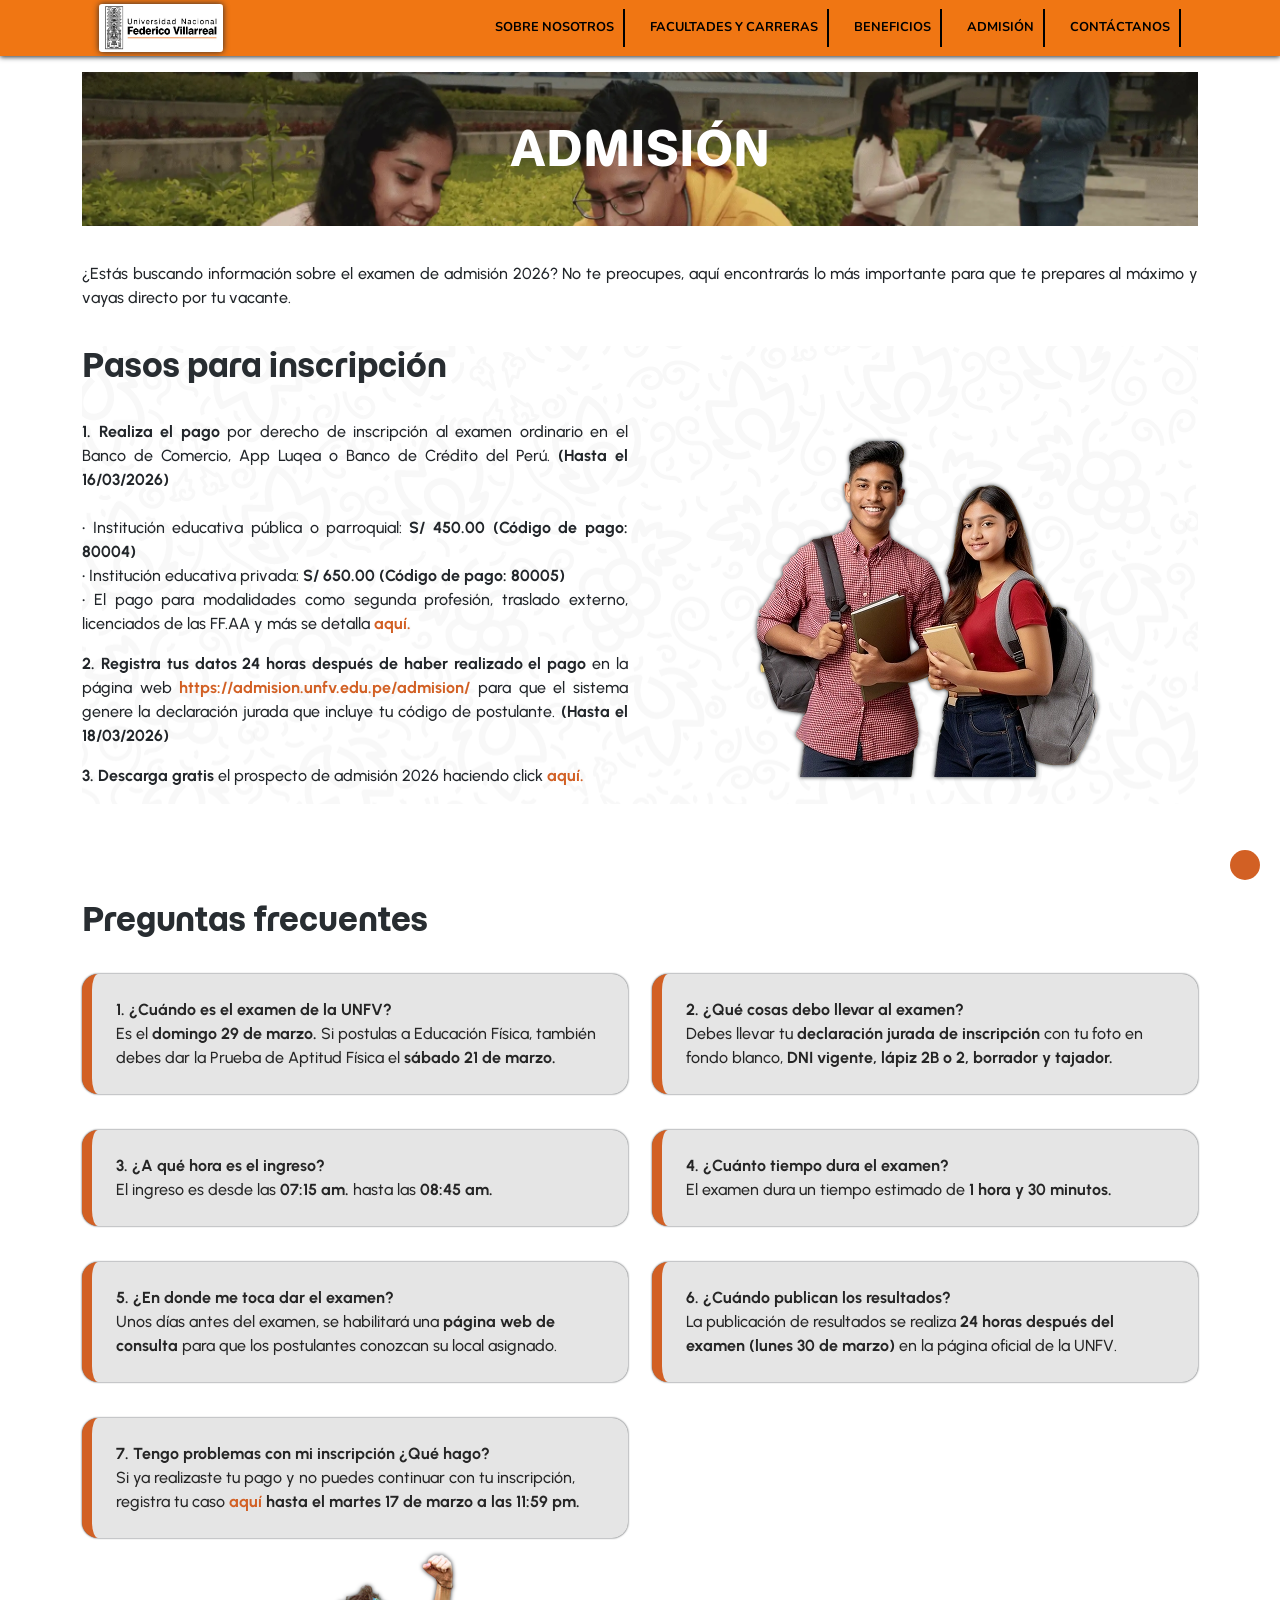
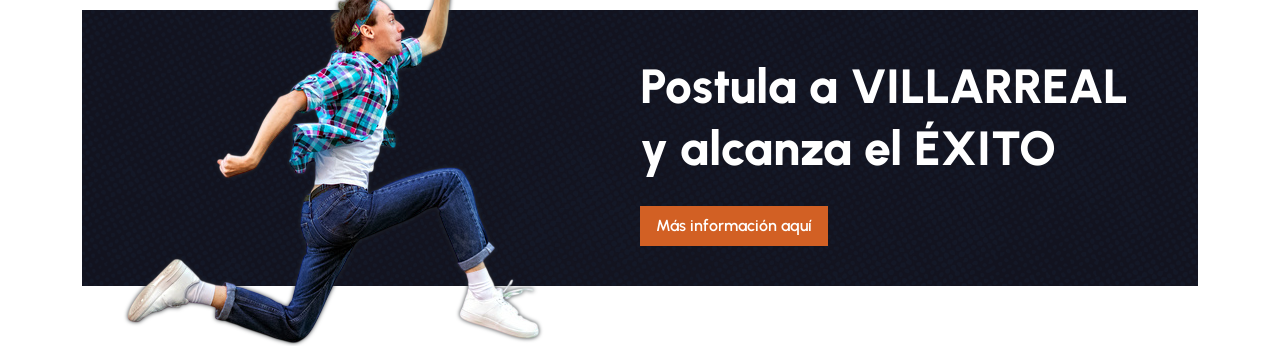
==== admision.html @ 0bca8fed "Se modificó el href de facultadesycarreras a facultades_y_carreras en el menú de cada html" ====
<!DOCTYPE html>
<html lang="es">

<head>
    <meta charset="UTF-8">
    <meta name="viewport" content="width=device-width, initial-scale=1.0">
    <title>Admisión</title>

    <!-- FRAMEWORK BOOTSTRAP -->
    <link href="https://cdn.jsdelivr.net/npm/bootstrap@5.0.2/dist/css/bootstrap.min.css" rel="stylesheet"
        integrity="sha384-EVSTQN3/azprG1Anm3QDgpJLIm9Nao0Yz1ztcQTwFspd3yD65VohhpuuCOmLASjC" crossorigin="anonymous">

    <!-- LIBRERÍA DE FUENTES -->
    <link
        href="https://fonts.googleapis.com/css2?family=Nunito:ital,wght@0,200..1000;1,200..1000&family=Urbanist:ital,wght@0,100..900;1,100..900&family=Momo+Trust+Display&display=swap"
        rel="stylesheet">

    <!-- LIBRERÍA DE ÍCONOS FONTAWESOME -->
    <script src="https://kit.fontawesome.com/812c8ee19a.js" crossorigin="anonymous"></script>

    <!-- FAVICON: ÍCONO PARA LA PESTAÑA DEL NAVEGADOR -->
    <link rel="shortcut icon" href="img/favicon.ico" type="image/x-icon">

    <!-- HOJA DE ESTILOS CSS -->
    <link rel="stylesheet" href="css/styles.css">

    <!-- LIBRERÍA DE JQUERY -->
    <script src="js/jquery.js"></script>
</head>

<body>
    <header id="header">
        <nav class="menu">
            <div class="logo">
                <a href="index.html">
                    <img src="img/logo_unfv.jpeg" alt="" class="img-fluid img-logo">
                </a>
                <a href="#" class="btn-menu" id="btn-menu">
                    <i class="fa-solid fa-bars icono-menu"></i>
                </a>
            </div>
            <div class="enlaces" id="enlaces">
                <a href="index.html">SOBRE NOSOTROS</a>
                <a href="facultades_y_carreras.html">FACULTADES Y CARRERAS</a>
                <a href="beneficios.html">BENEFICIOS</a>
                <a href="admision.html">ADMISIÓN</a>
                <a href="contacto.html">CONTÁCTANOS</a>
            </div>
        </nav>
    </header>

    <article class="container">
        <section class="admision-intro">
            <h1>Admisión</h1>
            <p>
                ¿Estás buscando información sobre el examen de admisión 2026? No te preocupes,
                aquí encontrarás lo más importante para que te prepares al máximo y vayas
                directo por tu vacante.
            </p>
        </section>

        <section class="inscripcion">
            <h2>Pasos para inscripción</h2>

            <div class="row">
                <div class="col-12 col-sm-6">
                    <div class="inscripcion-paso">
                        <p>
                            <b>1. Realiza el pago</b> por derecho de inscripción al examen ordinario en el Banco de
                            Comercio, App Luqea o Banco de Crédito del Perú. <b>(Hasta el 16/03/2026)</b>
                            <br><br>

                            • Institución educativa pública o parroquial: <b>S/ 450.00 (Código de pago: 80004)</b>
                            <br>
                            • Institución educativa privada: <b>S/ 650.00 (Código de pago: 80005)</b>
                            <br>
                            • El pago para modalidades como segunda profesión, traslado externo, licenciados de las
                            FF.AA y más se detalla
                            <a href="https://www.unfv.edu.pe/oca/images/pregrado/2026/TarifarioAdmision2026.pdf"
                                target="_blank">aquí.</a>
                        </p>
                    </div>
                    <div class="inscripcion-paso">
                        <p>
                            <b>2. Registra tus datos 24 horas después de haber realizado el pago</b>
                            en la página web <a href="https://admision.unfv.edu.pe/admision/"
                            target="_blank">https://admision.unfv.edu.pe/admision/</a> para que el
                            sistema genere la declaración jurada que incluye tu código de postulante.
                            <b>(Hasta el 18/03/2026)</b>
                        </p>
                    </div>
                    <div class="inscripcion-paso">
                        <p>
                            <b>3. Descarga gratis</b> el prospecto de admisión 2026 haciendo click <a
                                href="https://www.unfv.edu.pe/oca/images/pregrado/2026/ProspectoAdmision2026a.pdf"
                                target="_blank">aquí.</a>
                        </p>
                    </div>
                </div>

                <div class="col-12 col-sm-6 col-md-6">
                    <div class="inscripcion-img">
                        <img src="img/adm-estudiantes.jpg" alt="" class="img-fluid">
                    </div>
                </div>
            </div>
        </section>

        <section class="admision-banner">
            <img src="img/banner-ad-2.png" alt="" class="img-fluid">
        </section>

        <section class="preguntas">
            <h2>Preguntas frecuentes</h2>

            <div class="row">
                <div class="col-12 col-sm-6">
                    <div class="pregunta">
                        <p>
                            <strong>1. ¿Cuándo es el examen de la UNFV?</strong> <br>
                            Es el <b>domingo 29 de marzo.</b> Si postulas a Educación
                            Física, también debes dar la Prueba de Aptitud Física el
                            <b>sábado 21 de marzo.</b>
                        </p>
                    </div>
                </div>
                <div class="col-12 col-sm-6">
                    <div class="pregunta">
                        <p>
                            <strong>2. ¿Qué cosas debo llevar al examen?</strong> <br>
                            Debes llevar tu <b>declaración jurada de inscripción</b> con
                            tu foto en fondo blanco, <b>DNI vigente, lápiz 2B o 2,
                            borrador y tajador.</b>
                        </p>
                    </div>
                </div>
                <div class="col-12 col-sm-6">
                    <div class="pregunta">
                        <p>
                            <strong>3. ¿A qué hora es el ingreso?</strong> <br>
                            El ingreso es desde las <b>07:15 am.</b> hasta las
                            <b>08:45 am.</b>
                        </p>
                    </div>
                </div>
                <div class="col-12 col-sm-6">
                    <div class="pregunta">
                        <p>
                            <strong>4. ¿Cuánto tiempo dura el examen?</strong> <br>
                            El examen dura un tiempo estimado de <b>1 hora y 30
                            minutos.</b>
                        </p>
                    </div>
                </div>
                <div class="col-12 col-sm-6">
                    <div class="pregunta">
                        <p>
                            <strong>5. ¿En donde me toca dar el examen?</strong> <br>
                            Unos días antes del examen, se habilitará una <b>página web
                            de consulta</b> para que los postulantes conozcan su local
                            asignado.
                        </p>
                    </div>
                </div>
                <div class="col-12 col-sm-6">
                    <div class="pregunta">
                        <p>
                            <strong>6. ¿Cuándo publican los resultados?</strong> <br>
                            La publicación de resultados se realiza <b>24 horas después
                            del examen (lunes 30 de marzo)</b> en la página oficial
                            de la UNFV.
                        </p>
                    </div>
                </div>
                <div class="col-12 col-sm-6">
                    <div class="pregunta">
                        <p>
                            <strong>7. Tengo problemas con mi inscripción ¿Qué hago?</strong> <br>
                            Si ya realizaste tu pago y no puedes continuar con tu inscripción,
                            registra tu caso <a href=" https://forms.gle/TTMutrk4PWmMj5sw8">aquí</a>
                            <b>hasta el martes 17 de marzo a las 11:59 pm.</b>
                        </p>
                    </div>
                </div>
            </div>
        </section>

        <section class="publicidad">
            <div class="publicidad-img">
                <img src="img/chico.png" alt="" class="img-fluid">
            </div>
            <div class="publicidad-contenido">
                <p>Postula a VILLARREAL</p>
                <p>y alcanza el ÉXITO</p>
                <a href="https://www.unfv.edu.pe/oca/" target="_blank">
                    <i class="fa-solid fa-arrow-pointer"></i> Más información aquí
                </a>
            </div>
        </section>
    </article>

    <a href="#">
        <i class="fa-solid fa-chevron-up ir-arriba"></i>
    </a>

    <script src="js/headroom.min.js"></script>
    <script src="js/menu-flex.js"></script>
</body>

</html>
---- css/styles.css ----
/* SELECTOR PADRE */
:root {
  --colorPrimario: #ec111a;
  --colorSecundario: #082ba5;
  --colorTerciario: #007bdf;
  --colorSombras: #282d31;
  --colorTitulos: #282d31;
  --colorParrafos: #53575a;
  --colorBordes: #dfe0e0;
  --colorWhatsapp: #25d366;
  --colorunfv: #f07613;
  --colorNegro: #000000;
  --colorNaranja: #d26024;
  --colorAzul: #131420;
  --colorBlanco: #ffffff;
  --colorTextos: #252525;
  --colorGris: #e5e5e5;
}

/* SELECTOR UNIVERSAL */
* {
  margin: 0;
  padding: 0;
  box-sizing: border-box;
}

/* INICIO DE MENU */
header {
  background: var(--colorunfv);
  position: fixed;
  top: 0;
  width: 100%;
  z-index: 1000;
  box-shadow: 0px 1px 5px var(--colorSombras);
  padding: 0.25em;
}

.menu {
  width: 85%;
  margin: auto;
  display: flex;
  flex-direction: row;
  justify-content: space-between;
  align-items: center;
  font-family: "Nunito";
}

.img-logo {
  height: 3em;
  border-radius: 0.2em;
  box-shadow: 0px 0px 6px var(--colorSombras);
}

.btn-menu {
  display: none;
}

.enlaces {
  display: flex;
  gap: 1em;
}

.enlaces a {
  color: var(--colorNegro);
  text-decoration: none;
  font-size: 0.8em;
  padding: 0.7em;
  font-weight: 700;
  display: inline-block;
  transition: all 0.3s ease;
  border-right: 2px solid var(--colorNegro);
}

.enlaces a:hover {
  color: #dfc638;
  transform: translateY(-3px);
}

/* INICIO DE RWD , RESPONSIVE WEB DESIGN */
@media screen and (max-width: 1023px) {
  .menu {
    flex-direction: column;
  }

  .btn-menu {
    display: block;
  }

  .icono-menu {
    color: var(--colorPrimario);
    font-size: 2em;
  }

  .logo {
    display: flex;
    flex-direction: row;
    justify-content: space-between;
    width: 100%;
    margin-top: 0.4em;
  }

  .enlaces {
    display: flex;
    flex-direction: column;
    text-align: center;
    gap: 0.8em;
    margin-top: 0.5em;
  }
}
/* FIN DE RWD, RESPONSIVE WEB DESIGN */
/* FIN DE MENU */

/* INICIO SOBRE NOSOTROS */
.banner-animado-unfv {
  padding: 1em;
  background-image: url(../img/slider_unfv_anime.png);
  background-size: cover;
  background-position: center -90px; /* recorta la parte de arriba */
  height: 235px;
  margin-top: 72px;
  margin-bottom: 16px;
}

.sobre_nosotros {
  background-image: url(../img/fondo.png);
  margin-bottom: 36px;
}

.presentacion h2,
.mision_vision h2,
.objetivos h2 {
  font-family: "Momo Trust Display";
  font-size: 2em;
  color: var(--colorTitulos);
  margin-bottom: 36px;
}

.presentacion h2,
.objetivos h2 {
  text-align: center;
}

.presentacion p,
.mision_vision p,
.objetivos p {
  font-family: "Urbanist";
  font-weight: 500;
  text-align: justify;
  margin-bottom: 36px;
}

.mision_vision h2 {
  padding-top: 0.7em;
}

.sobre_nosotros hr,
.objetivos hr {
  width: 50em;
  height: 2px;
  background-color: var(--colorunfv);
  margin: 25px auto;
}

.img-villa {
  height: 300px;
  object-fit: cover;
  display: block;
  margin: 0 auto;
  border-radius: 2px;
  box-shadow: 5px 5px 0px 0px #f79f70;
  transition:
    transform 0.3s ease,
    box-shadow 0.3s ease;
}

.img-villa:hover {
  transform: scale(1.05);
  box-shadow: 0 1px 10px rgba(0, 0, 0, 0.3);
}

.mision_vision {
  margin-top: 20px;
  padding: 0px 150px;
}

/* TABLET */
@media (max-width: 1023px) {
  .mision_vision {
    padding: 60px;
  }
}

/* CELULAR */
@media (max-width: 767px) {
  .mision_vision {
    padding: 30px 20px;
  }
}

.mision_vision img {
  width: 250px;
  height: 250px;
  object-fit: cover; /* evita que se deforme */
  display: block; /* necesario para centrar */
  margin: 0.5em auto; /* centra horizontalmente */
  border-radius: 50%;
  border: 5px dashed var(--colorNaranja);
  padding: 5px;
  transition: all ease-in-out 0.5s;
}

.mision_vision img:hover {
  transform: rotate(15deg);
}

.objetivos-grid {
  display: grid;
  grid-template-columns: repeat(auto-fill, minmax(200px, 1fr));
  gap: 2em;
  padding: 1em;
  background-color: #f79f70;
  box-shadow: 0 1px 10px rgba(0, 0, 0, 0.3);

  counter-reset: objetivo;
}

.objetivo {
  border-radius: 1em;
  background-color: var(--colorBlanco);
  box-shadow: 0 0 2px var(--colorSombras);
  display: flex;
  justify-content: center;
  align-items: center;
  text-align: center;
  min-height: 200px;

  position: relative;
  counter-increment: objetivo;
}

.objetivos p {
  padding: 1em;
  text-align: center;
}

/* circulito con número */
.objetivo::before {
  content: counter(objetivo);
  position: absolute;
  top: -15px;
  left: 50%;
  transform: translateX(-50%);

  width: 35px;
  height: 35px;
  border-radius: 50%;
  border: 2px solid var(--colorunfv);
  background-color: #fff;
  color: var(--colorunfv);
  font-weight: bold;
  display: flex;
  align-items: center;
  justify-content: center;
}

.banner-inicio {
  padding: 1em;
  background-image: url(../img/fondo_pag_1.jpg);
  background-size: cover;
  height: 400px;
  margin-top: 20px;
}

/* FIN SOBRE NOSOTROS */

/* INICIO DE PÁGINA DE BENEFICIOS */
.beneficios-intro h1 {
  padding: 1em;
  background-image: url(../img/banner-bn-1.jpg);
  background-size: cover;
  font-family: "Momo Trust Display";
  font-size: 3em;
  text-align: center;
  color: var(--colorBlanco);
  text-transform: uppercase;
  margin-top: 72px;
  margin-bottom: 36px;
}
.beneficios-intro p {
  font-family: "Urbanist";
  font-weight: 500;
  text-align: justify;
  margin-bottom: 36px;
}

.beneficios {
  background-image: url(../img/fondo.png);
  margin-bottom: 36px;
}
.beneficios h2,
.egresados h2,
.videos h2 {
  font-family: "Momo Trust Display";
  font-size: 2em;
  color: var(--colorTitulos);
  margin-bottom: 36px;
}
.beneficio img {
  border-radius: 50%;
  border: 5px dashed var(--colorNaranja);
  padding: 10px;
  transition: all ease-in-out 0.5s;
  margin-top: 36px;
}
.beneficio img:hover {
  transform: rotate(15deg);
}
.beneficio h3 {
  font-family: "Urbanist";
  font-size: 1.5em;
  font-weight: 700;
  color: var(--colorTitulos);
  text-align: center;
  text-transform: uppercase;
  margin-top: 36px;
}

.estadisticas {
  padding: 2em;
  background-image: url(../img/patron.png);
  background-size: cover;
  text-align: center;
  margin-bottom: 36px;
}
.estadisticas .icono {
  font-size: 4em;
  padding: 0.5em;
  color: var(--colorNaranja);
}
.estadisticas h3 {
  font-family: "Urbanist";
  font-size: 1.5em;
  letter-spacing: 0.5px;
  color: var(--colorBlanco);
}

.egresados {
  background-image: url(../img/fondo.png);
  margin-bottom: 36px;
}
.egresados-grid {
  display: grid;
  grid-template-columns: repeat(auto-fill, minmax(320px, 1fr));
  gap: 2em;
}
.egresado {
  border-radius: 1em;
  background-color: var(--colorBlanco);
  box-shadow: 0 0 2px var(--colorSombras);
}
.egresado img {
  border-radius: 1em 1em 0 0;
  border-left: 10px solid var(--colorNaranja);
}
.egresado-contenido {
  padding: 1em;
}
.egresado-contenido .texto {
  font-family: "Urbanist";
  font-weight: 500;
  text-align: justify;
}
.egresado-contenido .autor {
  font-family: "Urbanist";
  font-weight: 700;
  text-align: left;
  margin-bottom: 0;
}
.egresado-contenido .carrera {
  font-family: "Urbanist";
  font-weight: 500;
  text-align: left;
  margin-bottom: 0;
}

.videos {
  background-color: var(--colorGris);
  margin-bottom: 36px;
}
.video iframe {
  width: 100%;
  height: 350px;
}
/* FIN DE PÁGINA DE BENEFICIOS */

/* INICIO DE PÁGINA DE ADMISIÓN */
.admision-intro h1 {
  background-image: url(../img/banner-ad-1.jpg);
  background-size: cover;
  padding: 1em;
  font-family: "Momo Trust Display";
  font-size: 3em;
  text-align: center;
  color: var(--colorBlanco);
  text-transform: uppercase;
  margin-top: 72px;
  margin-bottom: 36px;
}
.admision-intro p {
  font-family: "Urbanist";
  font-weight: 500;
  text-align: justify;
  margin-bottom: 36px;
}

.inscripcion {
  background-image: url(../img/fondo.png);
  margin-bottom: 36px;
}
.inscripcion h2,
.preguntas h2 {
  font-family: "Momo Trust Display";
  font-size: 2em;
  color: var(--colorTitulos);
  margin-bottom: 36px;
}
.inscripcion-paso p {
  font-family: "Urbanist";
  font-weight: 500;
  text-align: justify;
}
.inscripcion-paso a,
.pregunta a {
  font-weight: 700;
  text-decoration: none;
  color: var(--colorNaranja);
}
.inscripcion-img {
  text-align: center;
  filter: drop-shadow(0 0 2px var(--colorSombras));
}

.admision-banner {
  margin-bottom: 36px;
}

.preguntas {
  margin-bottom: 36px;
}
.pregunta {
  padding: 1.5em;
  border-radius: 1em;
  background-color: var(--colorGris);
  box-shadow: 0 0 2px var(--colorSombras);
  border-left: 10px solid var(--colorNaranja);
  margin-bottom: 36px;
}
.pregunta p {
  font-family: "Urbanist";
  font-weight: 500;
  margin-bottom: 0;
  color: var(--colorTextos);
}

.publicidad {
  display: grid;
  grid-template-columns: repeat(auto-fill, minmax(500px, 1fr));
  background-image: url(../img/patron.png);
  background-size: cover;
  padding: 2.5em;
  position: relative;
  margin-bottom: 36px;
}
.publicidad-img img {
  position: absolute;
  bottom: -60px;
  filter: drop-shadow(0 0 2px var(--colorSombras));
}
.publicidad-contenido p {
  color: #fff;
  font-family: "Urbanist";
  font-weight: 800;
  font-size: 3em;
  margin-bottom: -10px;
}
.publicidad-contenido a {
  display: inline-block;
  background-color: var(--colorNaranja);
  padding: 0.5em 1em;
  color: #fff;
  font-family: "Urbanist";
  font-weight: 600;
  text-decoration: none;
  margin-top: 2em;
}
@media screen and (max-width: 1024px) {
  .publicidad {
    grid-template-columns: 1fr;
  }
  .publicidad-img img {
    display: none;
  }
}
/* FIN DE PÁGINA DE ADMISIÓN */

/* INICIO DE FORMULARIO DE CONTACTO */
.contacto-intro h1 {
  background-image: url(../img/banner-carreras.jpg);
  background-size: cover;
  padding: 1em;
  font-family: "Momo Trust Display";
  font-size: 3em;
  text-align: center;
  color: var(--colorBlanco);
  text-transform: uppercase;
  margin-top: 72px;
  margin-bottom: 36px;
}
.contacto-intro p {
  font-family: "Urbanist";
  font-weight: 500;
  text-align: justify;
  margin-bottom: 36px;
}

.contacto-form-contenedor {
  background-image: url(../img/fondo.png);
  margin-bottom: 36px;
  padding: 2em;
}
.contacto-form {
  box-shadow: 0 0px 4px var(--colorSombras);
  border-radius: 0.5em;
  background-color: var(--colorBlanco);
  padding: 2em;
  max-width: 400px;
  font-size: 0.9em;
  margin: auto;
}
.contacto-lista select,
.contacto-caja input,
.contacto-caja textarea {
  border: 1px solid var(--colorBordes);
  border-radius: 0.5em;
  padding: 0.6em 0.8em;
  margin: 0.5em 0;
  outline: none;
  width: 100%;
  font-family: "Urbanist";
  color: var(--colorTextos);
  font-weight: 500;
}
.contacto-lista option,
.contacto-caja input::placeholder,
.contacto-caja textarea::placeholder {
  color: var(--colorTextos);
  font-weight: 500;
}
.contacto-caja textarea {
  min-height: 150px;
  max-height: 200px;
}
.contacto-btn-envio input {
  width: 100%;
  background-color: var(--colorNaranja);
  color: #fff;
  font-family: "Urbanist";
  border: none;
  border-radius: 0.5em;
  font-weight: 600;
  padding: 0.7em 0;
  transition: background-color 1s ease-in-out;
}
.contacto-btn-envio input:hover {
  background-color: var(--colorAzul);
}

.contacto-mapa {
  margin-bottom: 36px;
}
.contacto-mapa iframe {
  width: 100%;
  height: 300px;
}
/* FIN DE FORMULARIO DE CONTACTO */

/* INICIO DE BOTÓN DE IR ARRIBA */
.ir-arriba {
  position: fixed;
  font-size: 20px;
  padding: 15px;
  background-color: var(--colorNaranja);
  color: var(--colorBlanco);
  border-radius: 50%;
  right: 20px;
  bottom: 20px;
  z-index: 100;
}
.ir-arriba:hover {
  background-color: var(--colorAzul);
}
/* FIN DE BOTÓN DE IR ARRIBA */
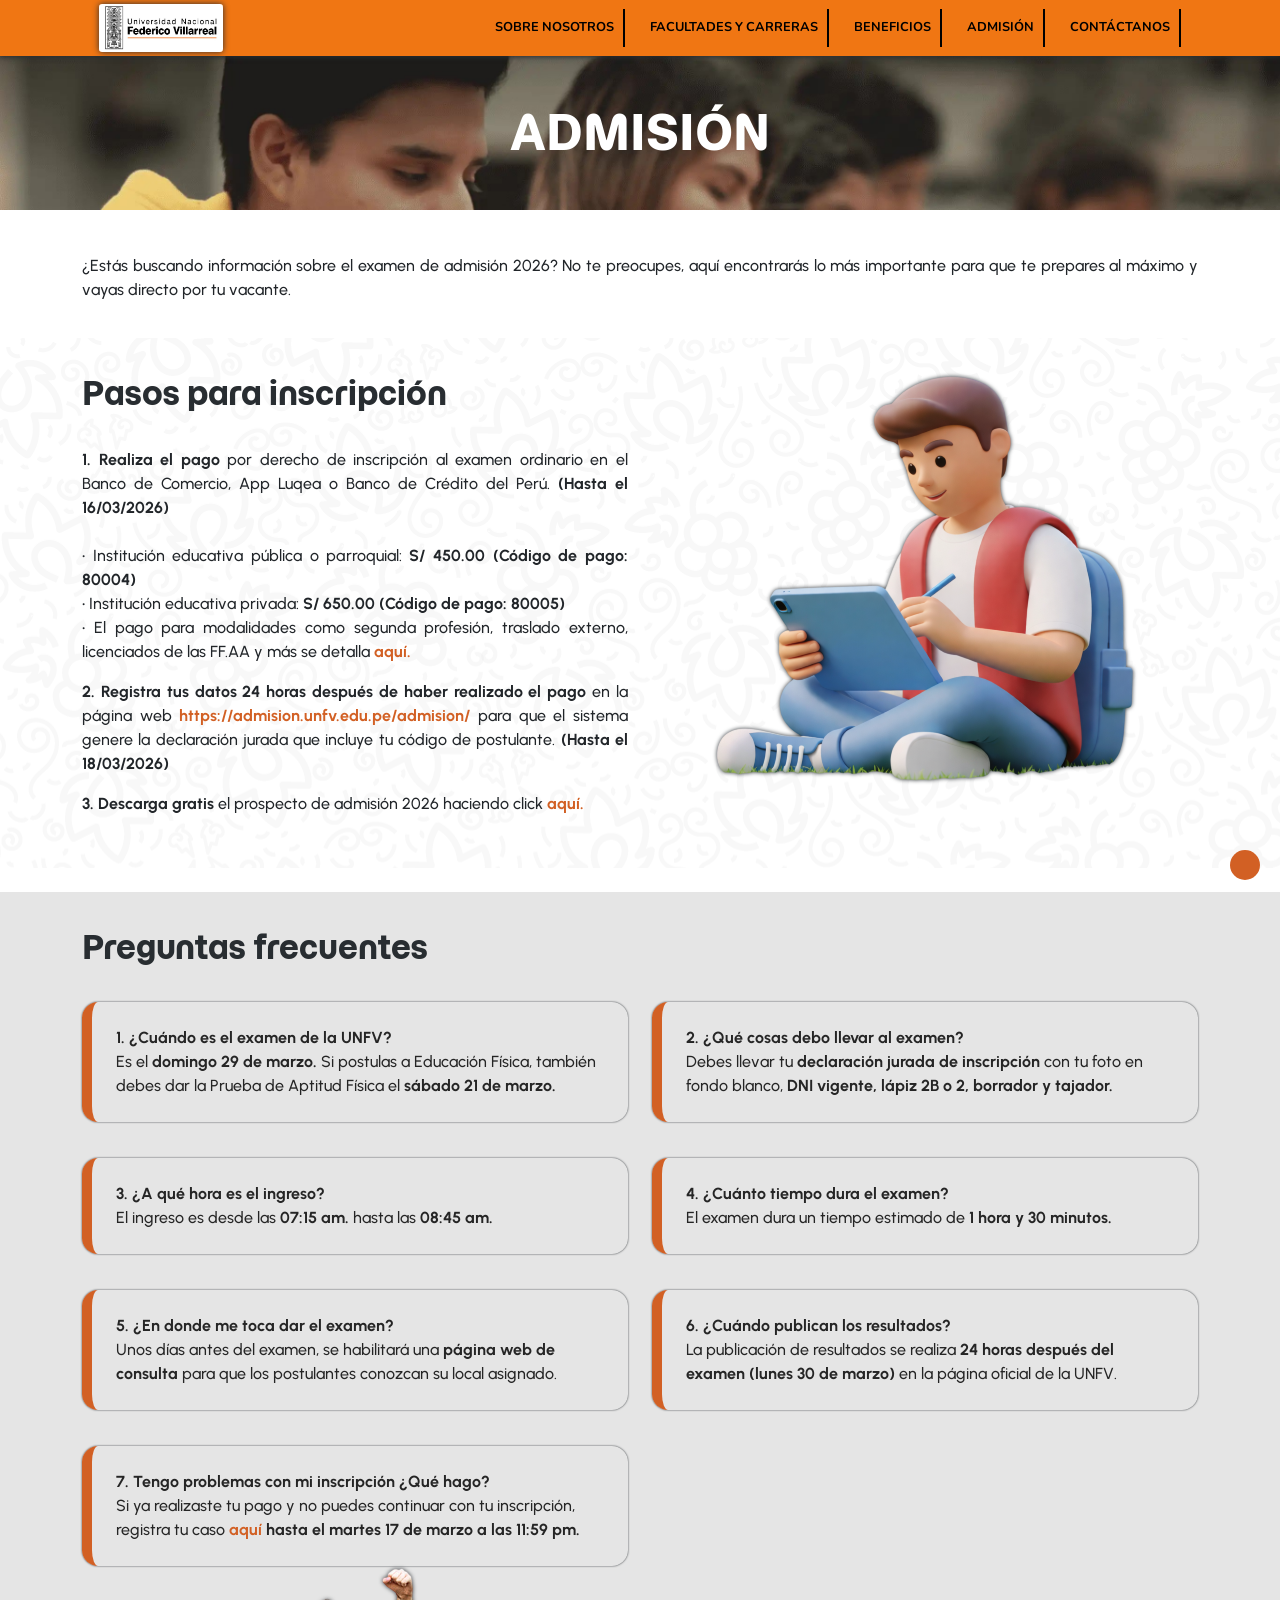
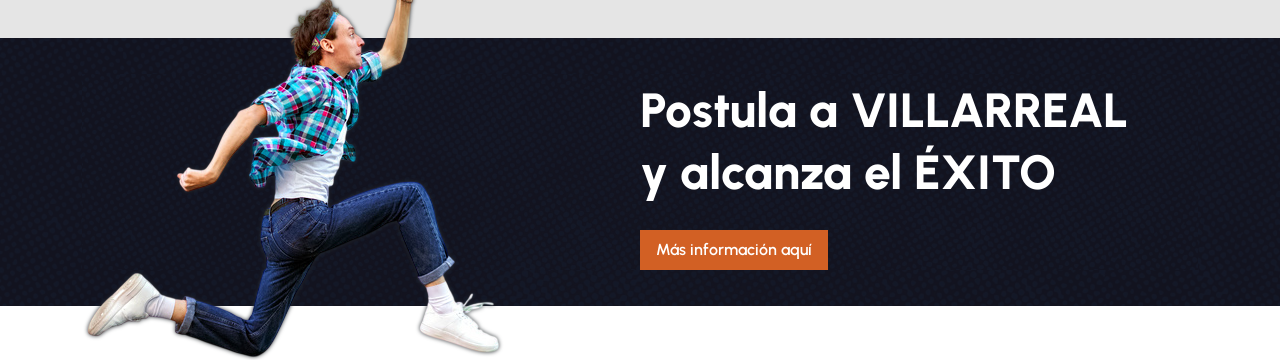
==== commit 5651a017: "Se colocó el contenido de las secciones de las páginas beneficios.html, admision.html y contacto.htm" ====
--- a/admision.html
+++ b/admision.html
@@ -49,22 +49,26 @@
         </nav>
     </header>
 
-    <article class="container">
-        <section class="admision-intro">
-            <h1>Admisión</h1>
+    <section class="adm-banner-1">
+        <h1>Admisión</h1>
+    </section>
+
+    <section class="adm-intro">
+        <div class="container">
             <p>
                 ¿Estás buscando información sobre el examen de admisión 2026? No te preocupes,
                 aquí encontrarás lo más importante para que te prepares al máximo y vayas
                 directo por tu vacante.
             </p>
-        </section>
-
-        <section class="inscripcion">
-            <h2>Pasos para inscripción</h2>
-
+        </div>
+    </section>
+
+    <section class="adm-inscripcion">
+        <div class="container">
             <div class="row">
                 <div class="col-12 col-sm-6">
-                    <div class="inscripcion-paso">
+                    <h2>Pasos para inscripción</h2>
+                    <div class="adm-inscripcion-paso">
                         <p>
                             <b>1. Realiza el pago</b> por derecho de inscripción al examen ordinario en el Banco de
                             Comercio, App Luqea o Banco de Crédito del Perú. <b>(Hasta el 16/03/2026)</b>
@@ -80,16 +84,16 @@
                                 target="_blank">aquí.</a>
                         </p>
                     </div>
-                    <div class="inscripcion-paso">
+                    <div class="adm-inscripcion-paso">
                         <p>
                             <b>2. Registra tus datos 24 horas después de haber realizado el pago</b>
                             en la página web <a href="https://admision.unfv.edu.pe/admision/"
-                            target="_blank">https://admision.unfv.edu.pe/admision/</a> para que el
+                                target="_blank">https://admision.unfv.edu.pe/admision/</a> para que el
                             sistema genere la declaración jurada que incluye tu código de postulante.
                             <b>(Hasta el 18/03/2026)</b>
                         </p>
                     </div>
-                    <div class="inscripcion-paso">
+                    <div class="adm-inscripcion-paso">
                         <p>
                             <b>3. Descarga gratis</b> el prospecto de admisión 2026 haciendo click <a
                                 href="https://www.unfv.edu.pe/oca/images/pregrado/2026/ProspectoAdmision2026a.pdf"
@@ -99,23 +103,25 @@
                 </div>
 
                 <div class="col-12 col-sm-6 col-md-6">
-                    <div class="inscripcion-img">
-                        <img src="img/adm-estudiantes.jpg" alt="" class="img-fluid">
-                    </div>
-                </div>
-            </div>
-        </section>
-
-        <section class="admision-banner">
-            <img src="img/banner-ad-2.png" alt="" class="img-fluid">
-        </section>
-
-        <section class="preguntas">
+                    <div class="adm-inscripcion-img">
+                        <img src="img/adm-img-1.png" alt="" class="img-fluid">
+                    </div>
+                </div>
+            </div>
+        </div>
+    </section>
+
+    <section class="adm-banner-2">
+        <img src="img/adm-banner-2.png" alt="" class="img-fluid">
+    </section>
+
+    <section class="adm-preguntas">
+        <div class="container">
             <h2>Preguntas frecuentes</h2>
 
             <div class="row">
                 <div class="col-12 col-sm-6">
-                    <div class="pregunta">
+                    <div class="adm-pregunta">
                         <p>
                             <strong>1. ¿Cuándo es el examen de la UNFV?</strong> <br>
                             Es el <b>domingo 29 de marzo.</b> Si postulas a Educación
@@ -125,17 +131,17 @@
                     </div>
                 </div>
                 <div class="col-12 col-sm-6">
-                    <div class="pregunta">
+                    <div class="adm-pregunta">
                         <p>
                             <strong>2. ¿Qué cosas debo llevar al examen?</strong> <br>
                             Debes llevar tu <b>declaración jurada de inscripción</b> con
                             tu foto en fondo blanco, <b>DNI vigente, lápiz 2B o 2,
-                            borrador y tajador.</b>
-                        </p>
-                    </div>
-                </div>
-                <div class="col-12 col-sm-6">
-                    <div class="pregunta">
+                                borrador y tajador.</b>
+                        </p>
+                    </div>
+                </div>
+                <div class="col-12 col-sm-6">
+                    <div class="adm-pregunta">
                         <p>
                             <strong>3. ¿A qué hora es el ingreso?</strong> <br>
                             El ingreso es desde las <b>07:15 am.</b> hasta las
@@ -144,36 +150,36 @@
                     </div>
                 </div>
                 <div class="col-12 col-sm-6">
-                    <div class="pregunta">
+                    <div class="adm-pregunta">
                         <p>
                             <strong>4. ¿Cuánto tiempo dura el examen?</strong> <br>
                             El examen dura un tiempo estimado de <b>1 hora y 30
-                            minutos.</b>
-                        </p>
-                    </div>
-                </div>
-                <div class="col-12 col-sm-6">
-                    <div class="pregunta">
+                                minutos.</b>
+                        </p>
+                    </div>
+                </div>
+                <div class="col-12 col-sm-6">
+                    <div class="adm-pregunta">
                         <p>
                             <strong>5. ¿En donde me toca dar el examen?</strong> <br>
                             Unos días antes del examen, se habilitará una <b>página web
-                            de consulta</b> para que los postulantes conozcan su local
+                                de consulta</b> para que los postulantes conozcan su local
                             asignado.
                         </p>
                     </div>
                 </div>
                 <div class="col-12 col-sm-6">
-                    <div class="pregunta">
+                    <div class="adm-pregunta">
                         <p>
                             <strong>6. ¿Cuándo publican los resultados?</strong> <br>
                             La publicación de resultados se realiza <b>24 horas después
-                            del examen (lunes 30 de marzo)</b> en la página oficial
+                                del examen (lunes 30 de marzo)</b> en la página oficial
                             de la UNFV.
                         </p>
                     </div>
                 </div>
                 <div class="col-12 col-sm-6">
-                    <div class="pregunta">
+                    <div class="adm-pregunta">
                         <p>
                             <strong>7. Tengo problemas con mi inscripción ¿Qué hago?</strong> <br>
                             Si ya realizaste tu pago y no puedes continuar con tu inscripción,
@@ -183,21 +189,25 @@
                     </div>
                 </div>
             </div>
-        </section>
-
-        <section class="publicidad">
-            <div class="publicidad-img">
-                <img src="img/chico.png" alt="" class="img-fluid">
-            </div>
-            <div class="publicidad-contenido">
-                <p>Postula a VILLARREAL</p>
-                <p>y alcanza el ÉXITO</p>
-                <a href="https://www.unfv.edu.pe/oca/" target="_blank">
-                    <i class="fa-solid fa-arrow-pointer"></i> Más información aquí
-                </a>
-            </div>
-        </section>
-    </article>
+        </div>
+    </section>
+
+    <section class="adm-banner-3">
+        <div class="container">
+            <div class="adm-banner-3-grid">
+                <div class="adm-banner-3-img">
+                    <img src="img/adm-img-2.png" alt="" class="img-fluid">
+                </div>
+                <div class="adm-banner-3-contenido">
+                    <p>Postula a VILLARREAL</p>
+                    <p>y alcanza el ÉXITO</p>
+                    <a href="https://www.unfv.edu.pe/oca/" target="_blank">
+                        <i class="fa-solid fa-arrow-pointer"></i> Más información aquí
+                    </a>
+                </div>
+            </div>
+        </div>
+    </section>
 
     <a href="#">
         <i class="fa-solid fa-chevron-up ir-arriba"></i>
--- a/css/styles.css
+++ b/css/styles.css
@@ -273,10 +273,11 @@
 
 /* FIN SOBRE NOSOTROS */
 
-/* INICIO DE PÁGINA DE BENEFICIOS */
-.beneficios-intro h1 {
-  padding: 1em;
-  background-image: url(../img/banner-bn-1.jpg);
+
+/* INICIO FACULTADES Y CARRERAS */
+.facultades_y_carreras-intro h1 {
+  padding: 1em;
+  background-image: url(../img/cp-banner.jpg);
   background-size: cover;
   font-family: "Momo Trust Display";
   font-size: 3em;
@@ -286,36 +287,55 @@
   margin-top: 72px;
   margin-bottom: 36px;
 }
-.beneficios-intro p {
+
+/* FIN FACULTADES Y CARRERAS */
+
+/* INICIO DE PÁGINA DE BENEFICIOS */
+.bnf-banner h1 {
+  padding: 1em;
+  background-image: url(../img/bnf-banner.jpg);
+  background-size: cover;
+  font-family: "Momo Trust Display";
+  font-size: 3em;
+  text-align: center;
+  color: var(--colorBlanco);
+  text-transform: uppercase;
+  margin-top: 56px;
+}
+
+.bnf-intro {
+    padding: 36px 0;
+}
+.bnf-intro p {
   font-family: "Urbanist";
   font-weight: 500;
   text-align: justify;
-  margin-bottom: 36px;
-}
-
-.beneficios {
+  margin-bottom: 0;
+}
+
+.bnf-beneficios {
   background-image: url(../img/fondo.png);
-  margin-bottom: 36px;
-}
-.beneficios h2,
-.egresados h2,
-.videos h2 {
+  padding: 36px 0;
+}
+.bnf-beneficios h2,
+.bnf-egresados h2,
+.bnf-videos h2 {
   font-family: "Momo Trust Display";
   font-size: 2em;
   color: var(--colorTitulos);
   margin-bottom: 36px;
 }
-.beneficio img {
+.bnf-beneficio img {
   border-radius: 50%;
   border: 5px dashed var(--colorNaranja);
   padding: 10px;
   transition: all ease-in-out 0.5s;
   margin-top: 36px;
 }
-.beneficio img:hover {
+.bnf-beneficio img:hover {
   transform: rotate(15deg);
 }
-.beneficio h3 {
+.bnf-beneficio h3 {
   font-family: "Urbanist";
   font-size: 1.5em;
   font-weight: 700;
@@ -325,77 +345,79 @@
   margin-top: 36px;
 }
 
-.estadisticas {
-  padding: 2em;
+.bnf-estadisticas {
   background-image: url(../img/patron.png);
   background-size: cover;
-  text-align: center;
-  margin-bottom: 36px;
-}
-.estadisticas .icono {
+  padding: 36px 0;
+}
+.bnf-estadistica {
+  text-align: center;
+}
+.bnf-estadistica .icono {
   font-size: 4em;
   padding: 0.5em;
+  text-align: center;
   color: var(--colorNaranja);
 }
-.estadisticas h3 {
+.bnf-estadistica h3 {
   font-family: "Urbanist";
   font-size: 1.5em;
   letter-spacing: 0.5px;
   color: var(--colorBlanco);
 }
 
-.egresados {
+.bnf-egresados {
   background-image: url(../img/fondo.png);
-  margin-bottom: 36px;
-}
-.egresados-grid {
+  padding: 36px 0;
+}
+.bnf-egresados-grid {
   display: grid;
   grid-template-columns: repeat(auto-fill, minmax(320px, 1fr));
   gap: 2em;
 }
-.egresado {
+.bnf-egresado {
   border-radius: 1em;
   background-color: var(--colorBlanco);
   box-shadow: 0 0 2px var(--colorSombras);
 }
-.egresado img {
+.bnf-egresado img {
   border-radius: 1em 1em 0 0;
   border-left: 10px solid var(--colorNaranja);
 }
-.egresado-contenido {
-  padding: 1em;
-}
-.egresado-contenido .texto {
+.bnf-egresado-contenido {
+  padding: 1em;
+}
+.bnf-egresado-contenido .texto {
   font-family: "Urbanist";
   font-weight: 500;
   text-align: justify;
 }
-.egresado-contenido .autor {
+.bnf-egresado-contenido .autor {
   font-family: "Urbanist";
   font-weight: 700;
   text-align: left;
   margin-bottom: 0;
 }
-.egresado-contenido .carrera {
+.bnf-egresado-contenido .carrera {
   font-family: "Urbanist";
   font-weight: 500;
   text-align: left;
   margin-bottom: 0;
 }
 
-.videos {
+.bnf-videos {
   background-color: var(--colorGris);
-  margin-bottom: 36px;
-}
-.video iframe {
+  padding: 36px 0;
+}
+.bnf-video iframe {
   width: 100%;
   height: 350px;
 }
 /* FIN DE PÁGINA DE BENEFICIOS */
 
 /* INICIO DE PÁGINA DE ADMISIÓN */
-.admision-intro h1 {
-  background-image: url(../img/banner-ad-1.jpg);
+.adm-banner-1 h1 {
+  background-image: url(../img/adm-banner-1.jpg);
   background-size: cover;
   padding: 1em;
   font-family: "Momo Trust Display";
@@ -403,87 +425,85 @@
   text-align: center;
   color: var(--colorBlanco);
   text-transform: uppercase;
-  margin-top: 72px;
-  margin-bottom: 36px;
-}
-.admision-intro p {
+  margin-top: 56px;
+}
+.adm-intro p {
   font-family: "Urbanist";
   font-weight: 500;
   text-align: justify;
-  margin-bottom: 36px;
-}
-
-.inscripcion {
+  padding: 36px 0;
+  margin-bottom: 0;
+}
+.adm-inscripcion {
   background-image: url(../img/fondo.png);
-  margin-bottom: 36px;
-}
-.inscripcion h2,
-.preguntas h2 {
+  padding: 36px 0;
+}
+.adm-inscripcion h2,
+.adm-preguntas h2 {
   font-family: "Momo Trust Display";
   font-size: 2em;
   color: var(--colorTitulos);
   margin-bottom: 36px;
 }
-.inscripcion-paso p {
+.adm-inscripcion-paso p {
   font-family: "Urbanist";
   font-weight: 500;
   text-align: justify;
 }
-.inscripcion-paso a,
-.pregunta a {
+.adm-inscripcion-paso a,
+.adm-pregunta a {
   font-weight: 700;
   text-decoration: none;
   color: var(--colorNaranja);
 }
-.inscripcion-img {
+.adm-inscripcion-img {
   text-align: center;
   filter: drop-shadow(0 0 2px var(--colorSombras));
 }
 
-.admision-banner {
-  margin-bottom: 36px;
-}
-
-.preguntas {
-  margin-bottom: 36px;
-}
-.pregunta {
+.adm-preguntas {
+  background-color: var(--colorGris);
+  padding: 36px 0;
+}
+.adm-pregunta {
   padding: 1.5em;
   border-radius: 1em;
-  background-color: var(--colorGris);
   box-shadow: 0 0 2px var(--colorSombras);
   border-left: 10px solid var(--colorNaranja);
   margin-bottom: 36px;
 }
-.pregunta p {
+.adm-pregunta p {
   font-family: "Urbanist";
   font-weight: 500;
   margin-bottom: 0;
   color: var(--colorTextos);
 }
 
-.publicidad {
+.adm-banner-3 {
+  background-image: url(../img/patron.png);
+  background-size: cover;
+  padding: 36px 0;
+}
+.adm-banner-3-grid {
   display: grid;
   grid-template-columns: repeat(auto-fill, minmax(500px, 1fr));
   background-image: url(../img/patron.png);
   background-size: cover;
-  padding: 2.5em;
   position: relative;
-  margin-bottom: 36px;
-}
-.publicidad-img img {
+}
+.adm-banner-3-img img {
   position: absolute;
-  bottom: -60px;
+  bottom: -90px;
   filter: drop-shadow(0 0 2px var(--colorSombras));
 }
-.publicidad-contenido p {
+.adm-banner-3-contenido p {
   color: #fff;
   font-family: "Urbanist";
   font-weight: 800;
   font-size: 3em;
   margin-bottom: -10px;
 }
-.publicidad-contenido a {
+.adm-banner-3-contenido a {
   display: inline-block;
   background-color: var(--colorNaranja);
   padding: 0.5em 1em;
@@ -494,18 +514,19 @@
   margin-top: 2em;
 }
 @media screen and (max-width: 1024px) {
-  .publicidad {
+  .adm-banner-3-grid {
     grid-template-columns: 1fr;
   }
-  .publicidad-img img {
+  .adm-banner-3-img img {
     display: none;
   }
 }
 /* FIN DE PÁGINA DE ADMISIÓN */
 
 /* INICIO DE FORMULARIO DE CONTACTO */
-.contacto-intro h1 {
-  background-image: url(../img/banner-carreras.jpg);
+.contacto-banner h1 {
+  width: 100%;
+  background-image: url(../img/contacto-banner.jpg);
   background-size: cover;
   padding: 1em;
   font-family: "Momo Trust Display";
@@ -513,20 +534,19 @@
   text-align: center;
   color: var(--colorBlanco);
   text-transform: uppercase;
-  margin-top: 72px;
-  margin-bottom: 36px;
+  margin-top: 56px;
 }
 .contacto-intro p {
   font-family: "Urbanist";
   font-weight: 500;
   text-align: justify;
-  margin-bottom: 36px;
+  padding: 36px 0;
+  margin-bottom: 0;
 }
 
 .contacto-form-contenedor {
-  background-image: url(../img/fondo.png);
-  margin-bottom: 36px;
-  padding: 2em;
+  background-image: url(../img/contacto-fondo.jpg);
+  padding: 36px 0;
 }
 .contacto-form {
   box-shadow: 0 0px 4px var(--colorSombras);
@@ -540,12 +560,12 @@
 .contacto-lista select,
 .contacto-caja input,
 .contacto-caja textarea {
+  width: 100%;
   border: 1px solid var(--colorBordes);
   border-radius: 0.5em;
   padding: 0.6em 0.8em;
   margin: 0.5em 0;
   outline: none;
-  width: 100%;
   font-family: "Urbanist";
   color: var(--colorTextos);
   font-weight: 500;
@@ -576,7 +596,7 @@
 }
 
 .contacto-mapa {
-  margin-bottom: 36px;
+  margin: 36px 0;
 }
 .contacto-mapa iframe {
   width: 100%;
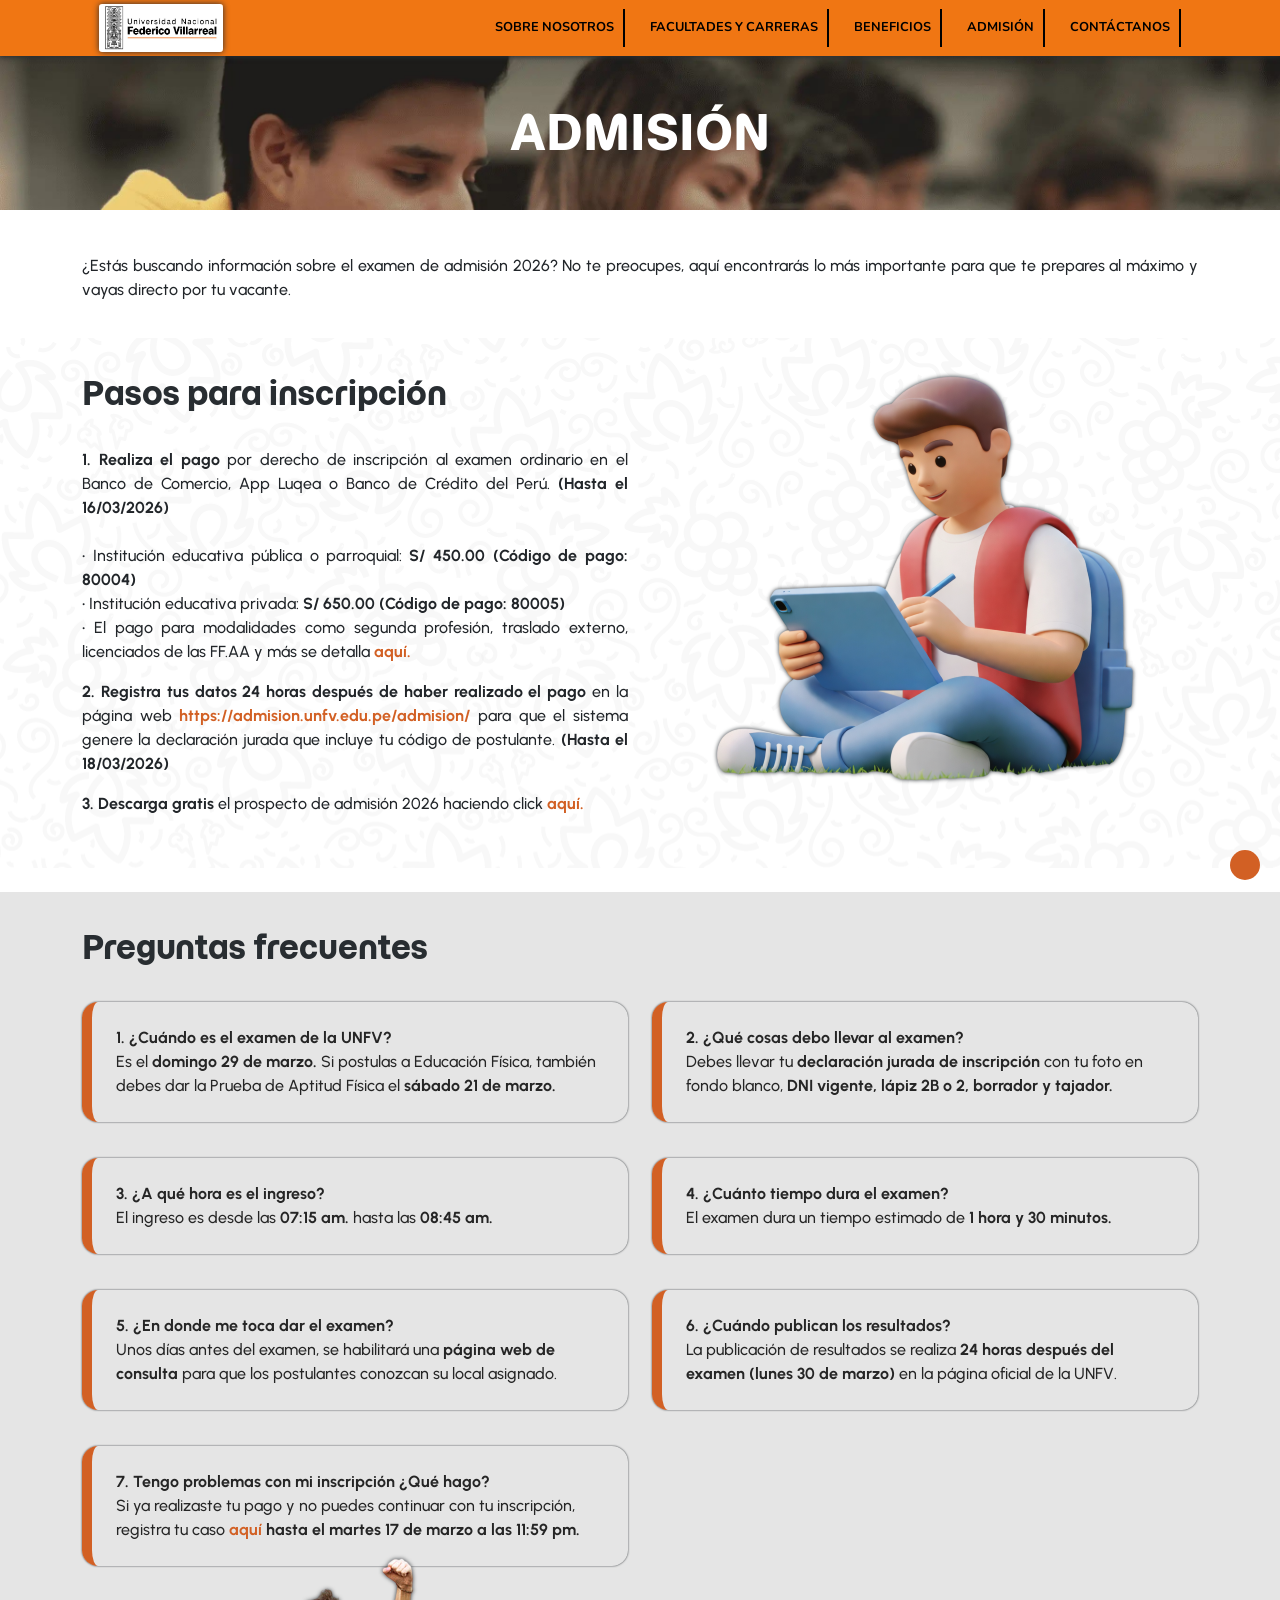
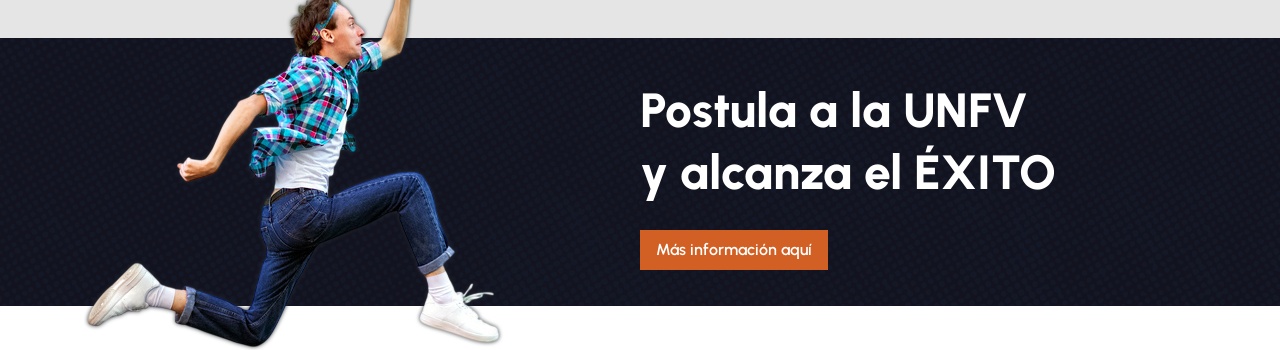
==== commit 02720d07: "Se mejoró el media query del adm-banner-3 de admision.html ya que no se mostraba correctamente en al" ====
--- a/admision.html
+++ b/admision.html
@@ -199,7 +199,7 @@
                     <img src="img/adm-img-2.png" alt="" class="img-fluid">
                 </div>
                 <div class="adm-banner-3-contenido">
-                    <p>Postula a VILLARREAL</p>
+                    <p>Postula a la UNFV</p>
                     <p>y alcanza el ÉXITO</p>
                     <a href="https://www.unfv.edu.pe/oca/" target="_blank">
                         <i class="fa-solid fa-arrow-pointer"></i> Más información aquí
--- a/css/styles.css
+++ b/css/styles.css
@@ -486,14 +486,12 @@
 }
 .adm-banner-3-grid {
   display: grid;
-  grid-template-columns: repeat(auto-fill, minmax(500px, 1fr));
-  background-image: url(../img/patron.png);
-  background-size: cover;
+  grid-template-columns: repeat(2, 1fr);
   position: relative;
 }
 .adm-banner-3-img img {
   position: absolute;
-  bottom: -90px;
+  bottom: -80px;
   filter: drop-shadow(0 0 2px var(--colorSombras));
 }
 .adm-banner-3-contenido p {
@@ -514,11 +512,14 @@
   margin-top: 2em;
 }
 @media screen and (max-width: 1024px) {
+  .adm-banner-3-img {
+    display: none;
+  }
   .adm-banner-3-grid {
     grid-template-columns: 1fr;
   }
-  .adm-banner-3-img img {
-    display: none;
+  .adm-banner-3-contenido {
+    text-align: center;
   }
 }
 /* FIN DE PÁGINA DE ADMISIÓN */
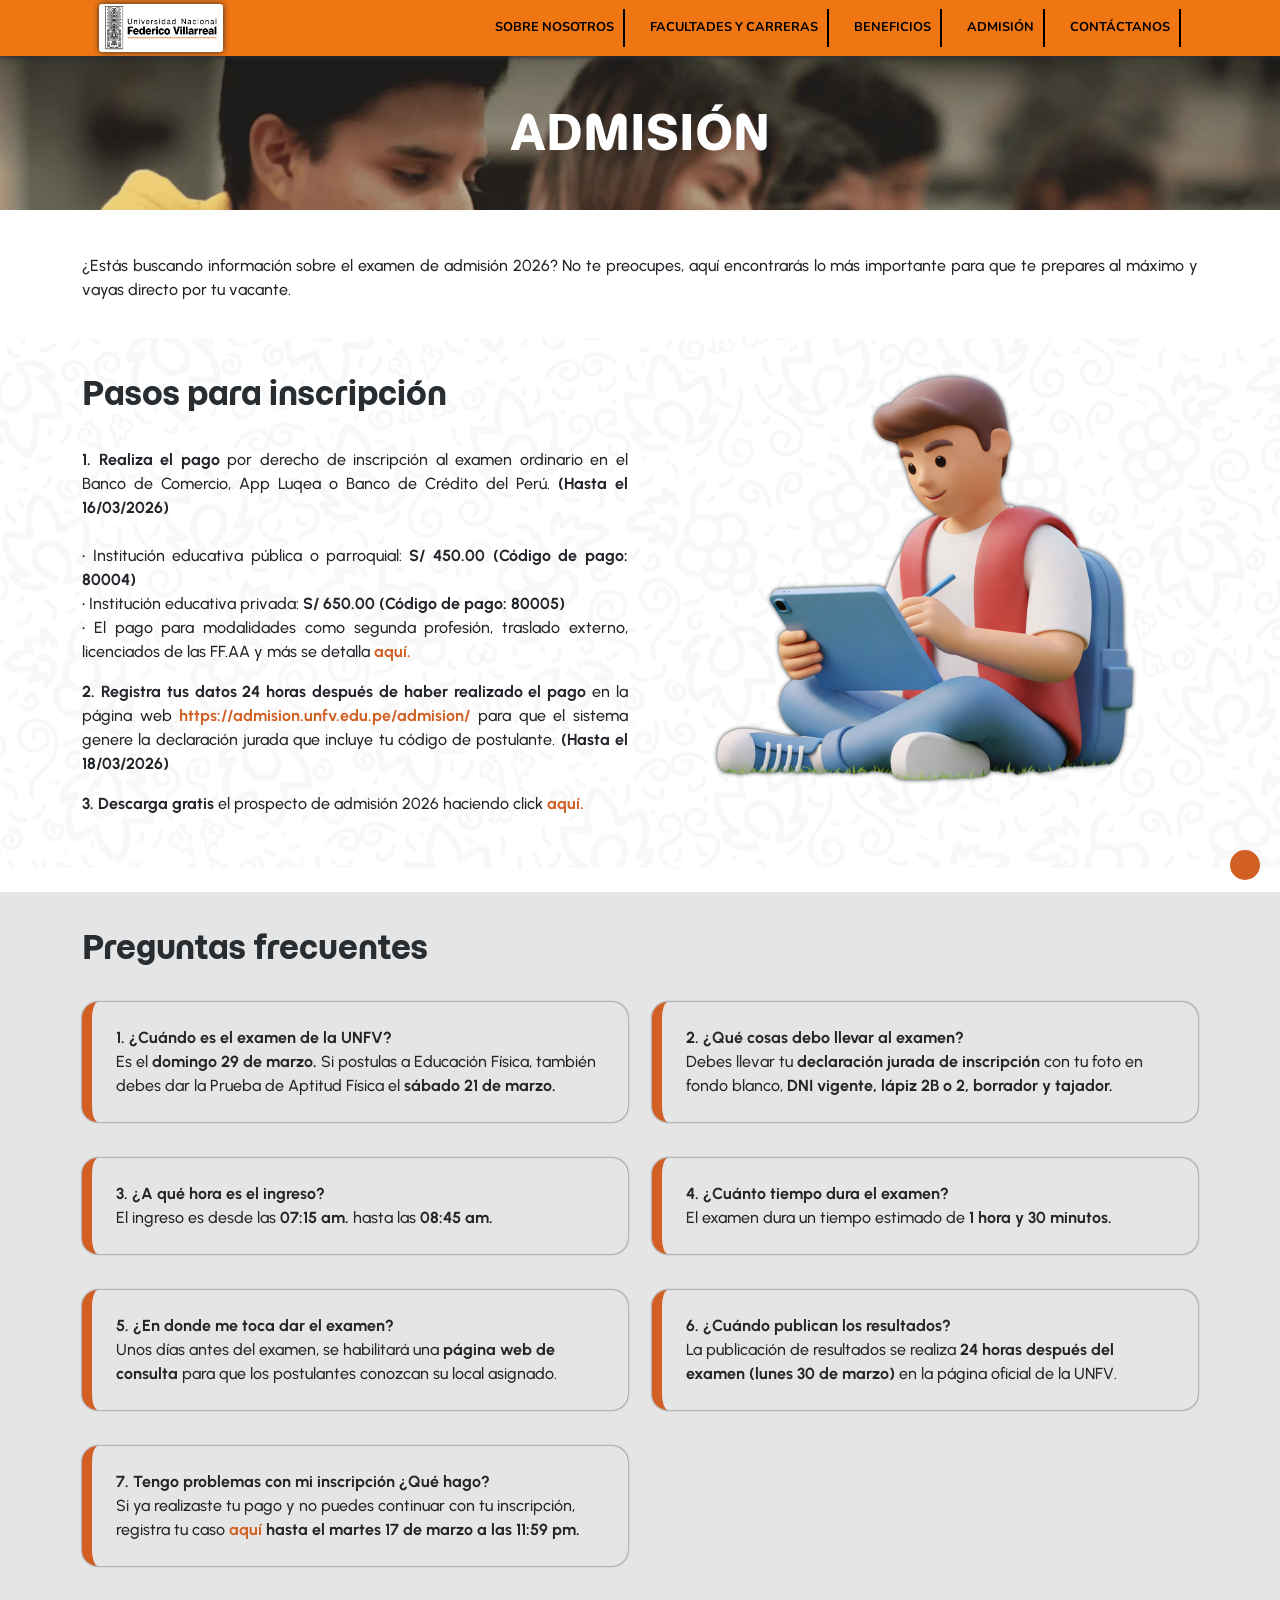
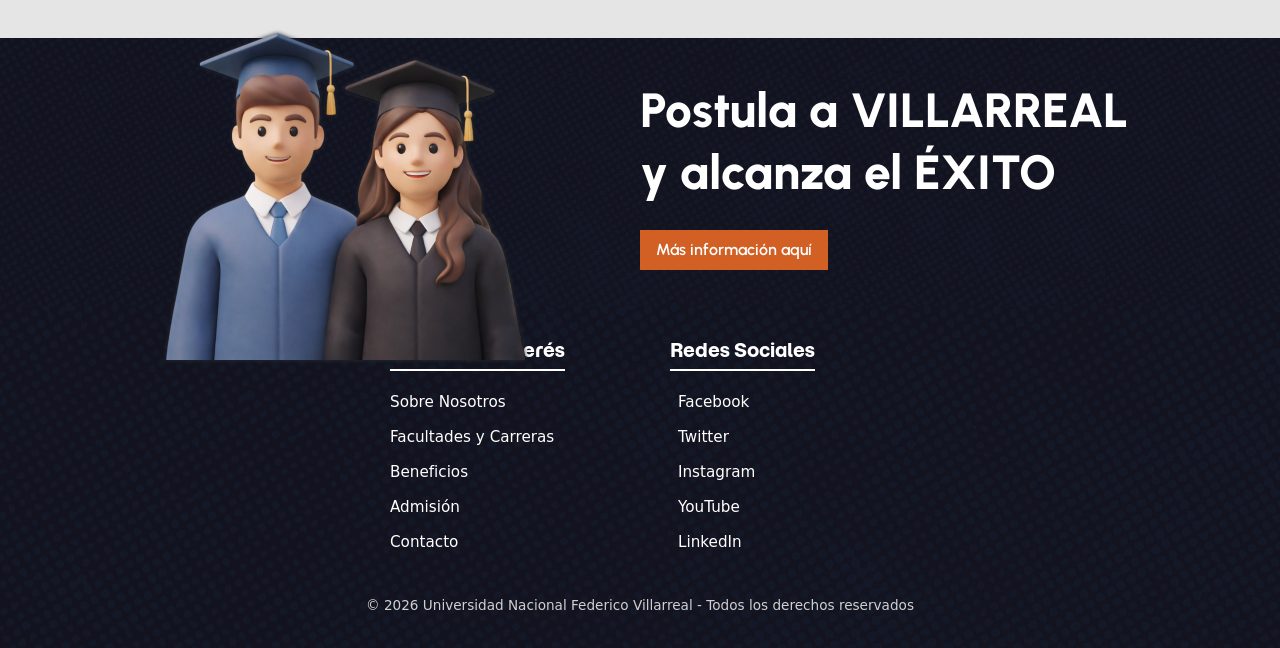
==== commit fb8510e2: "Se agregó el footer, la estructura y su estilo correspondiente. Este se encuentra en todas las págin" ====
--- a/admision.html
+++ b/admision.html
@@ -199,7 +199,7 @@
                     <img src="img/adm-img-2.png" alt="" class="img-fluid">
                 </div>
                 <div class="adm-banner-3-contenido">
-                    <p>Postula a la UNFV</p>
+                    <p>Postula a VILLARREAL</p>
                     <p>y alcanza el ÉXITO</p>
                     <a href="https://www.unfv.edu.pe/oca/" target="_blank">
                         <i class="fa-solid fa-arrow-pointer"></i> Más información aquí
@@ -209,6 +209,41 @@
         </div>
     </section>
 
+    <footer class="footer">
+        <div class="container">
+            <div class="footer-row">
+                <div class="footer-links">
+                    <h4>Enlaces de interés</h4>
+                    <ul>
+                        <li><a href="index.html">Sobre Nosotros</a></li>
+                        <li><a href="facultades_y_carreras.html">Facultades y Carreras</a></li>
+                        <li><a href="beneficios.html">Beneficios</a></li>
+                        <li><a href="admision.html">Admisión</a></li>
+                        <li><a href="contacto.html">Contacto</a></li>
+                    </ul>
+                </div>
+                <div class="footer-links">
+                    <h4>Redes Sociales</h4>
+                    <div class="social-links">
+                        <a href="https://www.facebook.com/UNFV.EDU" target="_blank"><i
+                                class="fa-brands fa-facebook"></i>Facebook</a>
+                        <a href="https://x.com/UNFVoficial" target="_blank"><i
+                                class="fa-brands fa-x-twitter"></i>Twitter</a>
+                        <a href="https://www.instagram.com/unfvoficial/" target="_blank"><i
+                                class="fa-brands fa-instagram"></i>Instagram</a>
+                        <a href="https://www.youtube.com/c/PrensaUNFV/videos" target="_blank"><i
+                                class="fa-brands fa-youtube"></i>YouTube</a>
+                        <a href="https://www.linkedin.com/school/unfv/posts/?feedView=all" target="_blank"><i
+                                class="fa-brands fa-linkedin"></i>LinkedIn</a>
+                    </div>
+                </div>
+            </div>
+            <div class="footer-copy">
+                © 2026 Universidad Nacional Federico Villarreal - Todos los derechos reservados
+            </div>
+        </div>
+    </footer>
+
     <a href="#">
         <i class="fa-solid fa-chevron-up ir-arriba"></i>
     </a>
--- a/css/styles.css
+++ b/css/styles.css
@@ -271,8 +271,93 @@
   margin-top: 20px;
 }
 
+.footer{
+  background-image: url(../img/patron.png);
+  color: var(--colorBlanco);
+  padding: 2em 1em;
+}
+
+.footer-row{
+  display: flex;
+  justify-content: center;
+  gap: 60px;
+  flex-wrap: wrap;
+  max-width: 1100px;
+  margin: auto;
+}
+
+.footer-links{
+  min-width: 220px;
+}
+
+.footer-links h4{
+  font-family: "Momo Trust Display";
+  font-size: 1.2em;
+  margin-bottom: 20px;
+  border-bottom: 2px solid var(--colorBlanco);
+  padding-bottom: 8px;
+  display: inline-block;
+}
+
+.footer-links ul{
+  list-style: none;
+  padding: 0;
+  margin: 0;
+}
+
+.footer-links ul li a{
+  font-size: .95em;
+  text-decoration: none;
+  color: var(--colorBlanco);
+  display: block;
+  margin-bottom: 12px;
+  transition: .3s;
+}
+
+.footer-links ul li a:hover{
+  color: #dfc638;
+  transform: translateX(5px);
+}
+
+.social-links a{
+  font-size: .95em;
+  text-decoration: none;
+  color: var(--colorBlanco);
+  display: flex;
+  align-items: center;
+  gap: 8px;
+  margin-bottom: 12px;
+  transition: .3s;
+}
+
+.social-links a:hover{
+  color: #dfc638;
+  transform: translateX(5px);
+}
+
+.social-links i{
+  font-size: 18px;
+}
+
+.footer-copy{
+  text-align:center;
+  margin-top:30px;
+  font-size:.85em;
+  opacity:.8;
+}
+
+@media screen and (max-width:1023px){
+  .footer-row{
+    text-align: center;
+    gap: 30px;
+  }
+
+  .social-links a{
+    justify-content: center;
+  }
+}
+
 /* FIN SOBRE NOSOTROS */
-
 
 /* INICIO FACULTADES Y CARRERAS */
 .facultades_y_carreras-intro h1 {
@@ -288,6 +373,93 @@
   margin-bottom: 36px;
 }
 
+.facultades_y_carreras {
+  background-image: url(../img/fondo.png);
+  margin-top: 36px;
+}
+
+.facultades_y_carreras h2 {
+  font-family: "Momo Trust Display";
+  font-size: 2em;
+  color: var(--colorTitulos);
+  margin-bottom: 36px;
+  text-align: center;
+}
+
+.facultades_y_carreras-grid {
+  display: grid;
+  grid-template-columns: repeat(auto-fill, minmax(350px, 1fr));
+  gap: 2em;
+  padding: 1em;
+}
+
+.facultades {
+  background-color: #fff;
+  border-radius: 0.5em;
+  box-shadow: 0 0 4px var(--colorSombras);
+}
+
+.facultades img {
+  width: 100%;
+  height: auto;
+  display: block;
+  border-radius: 0.5em 0.5em 0 0;
+}
+
+.facultad-content {
+  gap: 1.5em;
+  padding: 0.7em 2em 0em;
+}
+
+.facultad-content a {
+  text-decoration: none;
+}
+
+.facultad-content h1,
+.facultad-content h2 {
+  font-family: "Urbanist";
+  font-weight: 700;
+}
+
+.facultad-content h1 {
+  font-size: 1.1em;
+  color: var(--colorTitulos);
+  text-align: center;
+}
+
+.facultad-content h2 {
+  font-size: 1em;
+  color: var(--colorTextos);
+  display: flex;
+  justify-content: left;
+  margin-top: 1em;
+}
+
+.facultad-content ul {
+  font-size: 0.9em;
+  color: var(--colorTextos);
+  font-weight: 500;
+  margin-top: -2em;
+}
+
+.facultad-btn {
+  font-family: "Nunito";
+  font-size: 0.8em;
+  background-color: var(--colorunfv);
+  color: var(--colorBlanco);
+  padding: 0.5em;
+  margin: 1.2em;
+  border-radius: 0.5em;
+  text-align: center;
+  font-weight: 700;
+  display: block;
+}
+
+.facultad-btn:hover {
+  background-color: #fcdf3a;
+  color: var(--colorNegro);
+}
+
 /* FIN FACULTADES Y CARRERAS */
 
 /* INICIO DE PÁGINA DE BENEFICIOS */
@@ -304,7 +476,7 @@
 }
 
 .bnf-intro {
-    padding: 36px 0;
+  padding: 36px 0;
 }
 .bnf-intro p {
   font-family: "Urbanist";
@@ -486,12 +658,14 @@
 }
 .adm-banner-3-grid {
   display: grid;
-  grid-template-columns: repeat(2, 1fr);
+  grid-template-columns: repeat(auto-fill, minmax(500px, 1fr));
+  background-image: url(../img/patron.png);
+  background-size: cover;
   position: relative;
 }
 .adm-banner-3-img img {
   position: absolute;
-  bottom: -80px;
+  bottom: -90px;
   filter: drop-shadow(0 0 2px var(--colorSombras));
 }
 .adm-banner-3-contenido p {
@@ -512,14 +686,11 @@
   margin-top: 2em;
 }
 @media screen and (max-width: 1024px) {
-  .adm-banner-3-img {
-    display: none;
-  }
   .adm-banner-3-grid {
     grid-template-columns: 1fr;
   }
-  .adm-banner-3-contenido {
-    text-align: center;
+  .adm-banner-3-img img {
+    display: none;
   }
 }
 /* FIN DE PÁGINA DE ADMISIÓN */
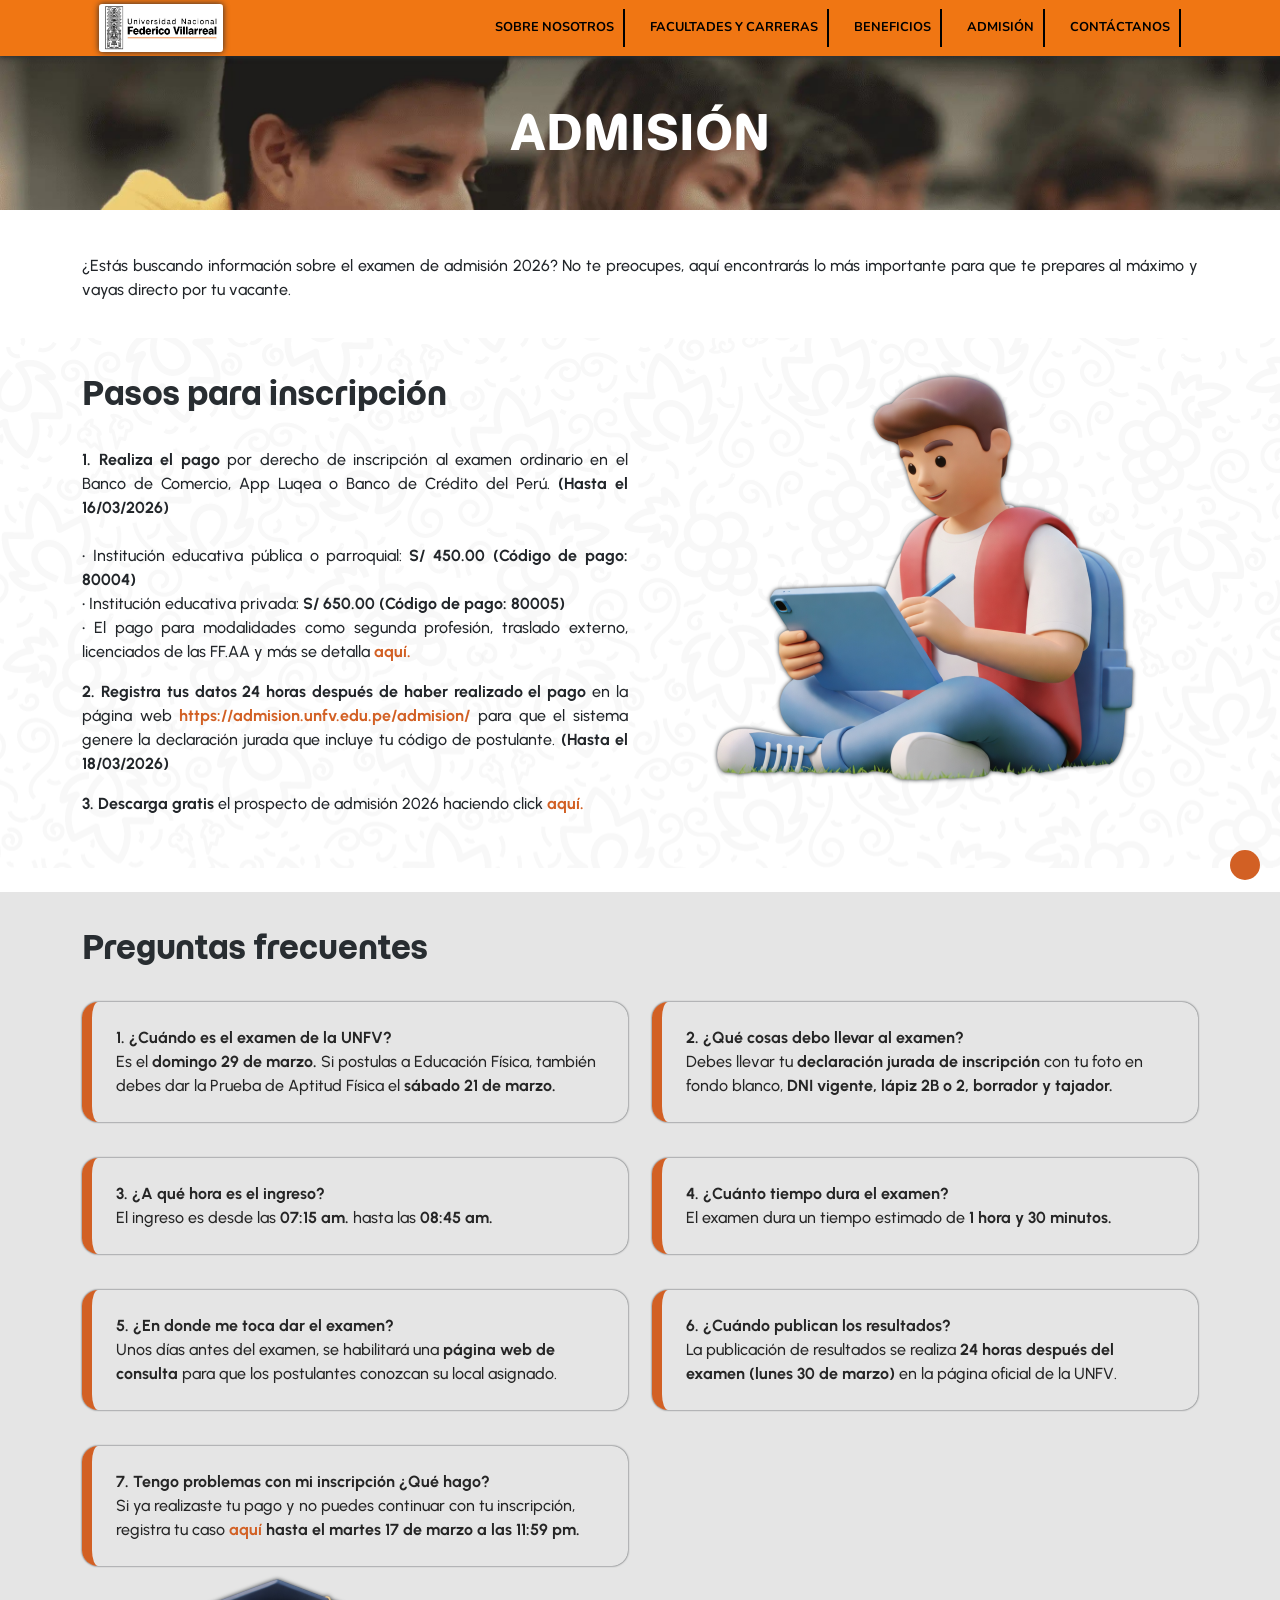
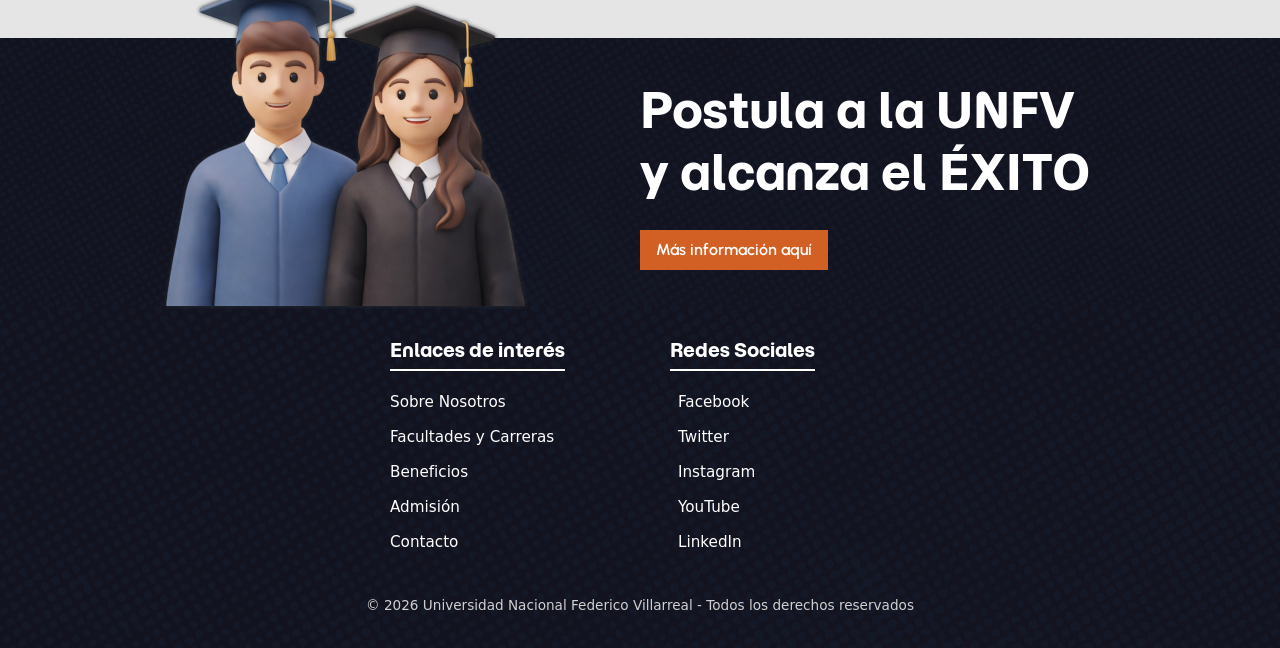
==== commit b0592862: "Merge branch 'Jair' of https://github.com/LeonardoJCode/Proyecto_Final_Web" ====
--- a/admision.html
+++ b/admision.html
@@ -4,7 +4,7 @@
 <head>
     <meta charset="UTF-8">
     <meta name="viewport" content="width=device-width, initial-scale=1.0">
-    <title>Admisión</title>
+    <title>Admisión - UNFV</title>
 
     <!-- FRAMEWORK BOOTSTRAP -->
     <link href="https://cdn.jsdelivr.net/npm/bootstrap@5.0.2/dist/css/bootstrap.min.css" rel="stylesheet"
@@ -199,7 +199,7 @@
                     <img src="img/adm-img-2.png" alt="" class="img-fluid">
                 </div>
                 <div class="adm-banner-3-contenido">
-                    <p>Postula a VILLARREAL</p>
+                    <p>Postula a la UNFV</p>
                     <p>y alcanza el ÉXITO</p>
                     <a href="https://www.unfv.edu.pe/oca/" target="_blank">
                         <i class="fa-solid fa-arrow-pointer"></i> Más información aquí
--- a/css/styles.css
+++ b/css/styles.css
@@ -87,7 +87,7 @@
   }
 
   .icono-menu {
-    color: var(--colorPrimario);
+    color: var(--colorBlanco);
     font-size: 2em;
   }
 
@@ -460,6 +460,12 @@
   color: var(--colorNegro);
 }
 
+.ranking-sunedu {
+  width: 100%;
+  height: auto;
+  display: block;
+}
+
 /* FIN FACULTADES Y CARRERAS */
 
 /* INICIO DE PÁGINA DE BENEFICIOS */
@@ -658,20 +664,17 @@
 }
 .adm-banner-3-grid {
   display: grid;
-  grid-template-columns: repeat(auto-fill, minmax(500px, 1fr));
-  background-image: url(../img/patron.png);
-  background-size: cover;
+  grid-template-columns: repeat(2, 1fr);
   position: relative;
 }
 .adm-banner-3-img img {
   position: absolute;
-  bottom: -90px;
+  top: -108px;
   filter: drop-shadow(0 0 2px var(--colorSombras));
 }
 .adm-banner-3-contenido p {
   color: #fff;
-  font-family: "Urbanist";
-  font-weight: 800;
+  font-family: "Momo Trust Display";
   font-size: 3em;
   margin-bottom: -10px;
 }
@@ -686,11 +689,14 @@
   margin-top: 2em;
 }
 @media screen and (max-width: 1024px) {
+  .adm-banner-3-img {
+    display: none;
+  }
   .adm-banner-3-grid {
     grid-template-columns: 1fr;
   }
-  .adm-banner-3-img img {
-    display: none;
+  .adm-banner-3-contenido {
+    text-align: center;
   }
 }
 /* FIN DE PÁGINA DE ADMISIÓN */
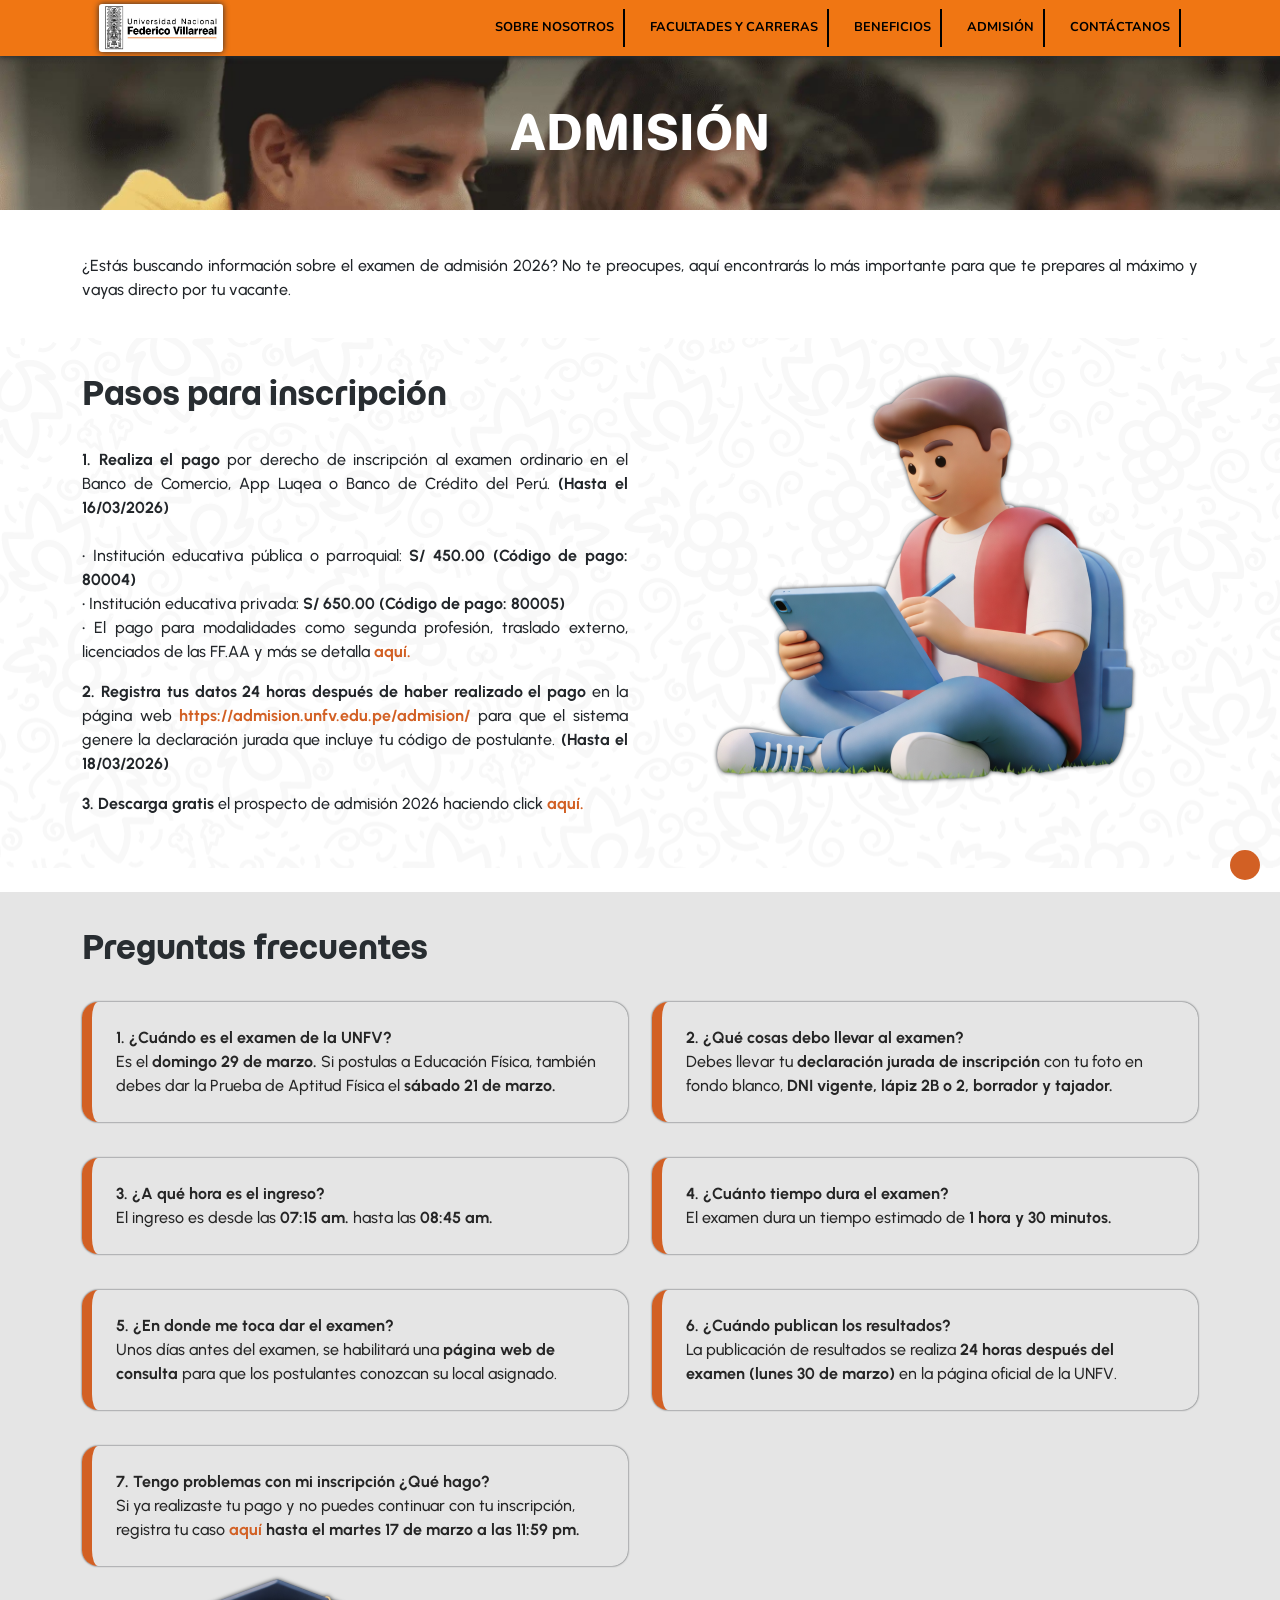
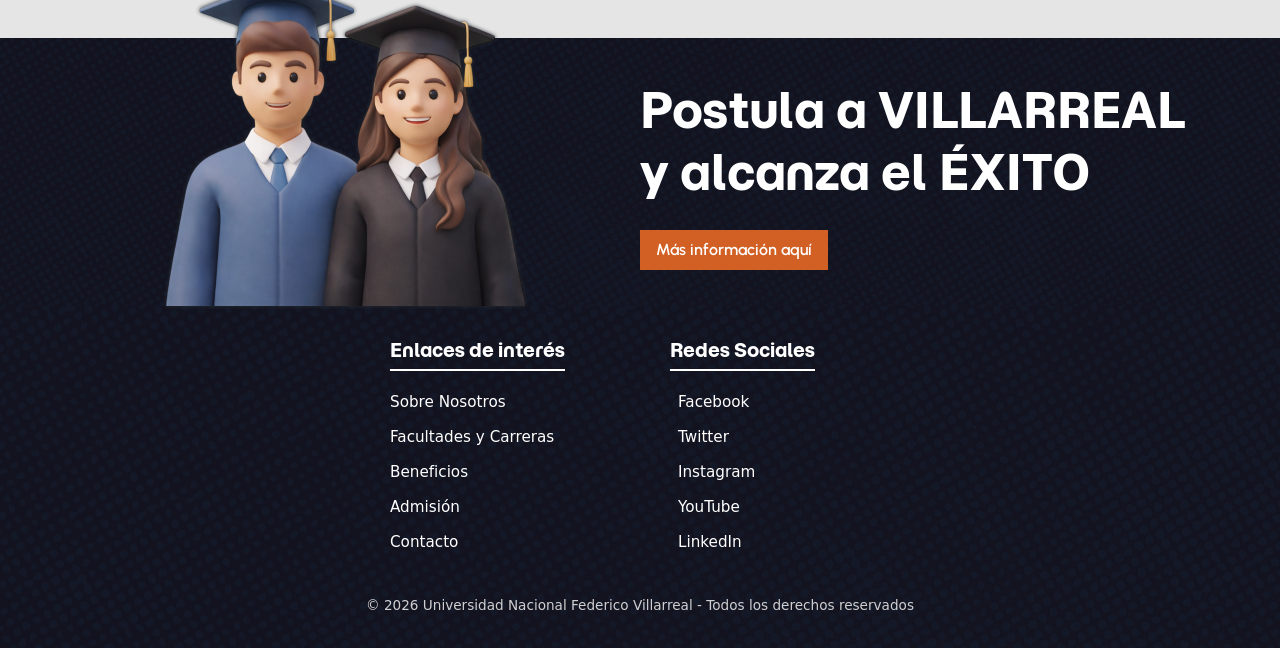
==== commit f011dcd5: "Se modificarón los titulos de las páginas." ====
--- a/admision.html
+++ b/admision.html
@@ -199,7 +199,7 @@
                     <img src="img/adm-img-2.png" alt="" class="img-fluid">
                 </div>
                 <div class="adm-banner-3-contenido">
-                    <p>Postula a la UNFV</p>
+                    <p>Postula a VILLARREAL</p>
                     <p>y alcanza el ÉXITO</p>
                     <a href="https://www.unfv.edu.pe/oca/" target="_blank">
                         <i class="fa-solid fa-arrow-pointer"></i> Más información aquí
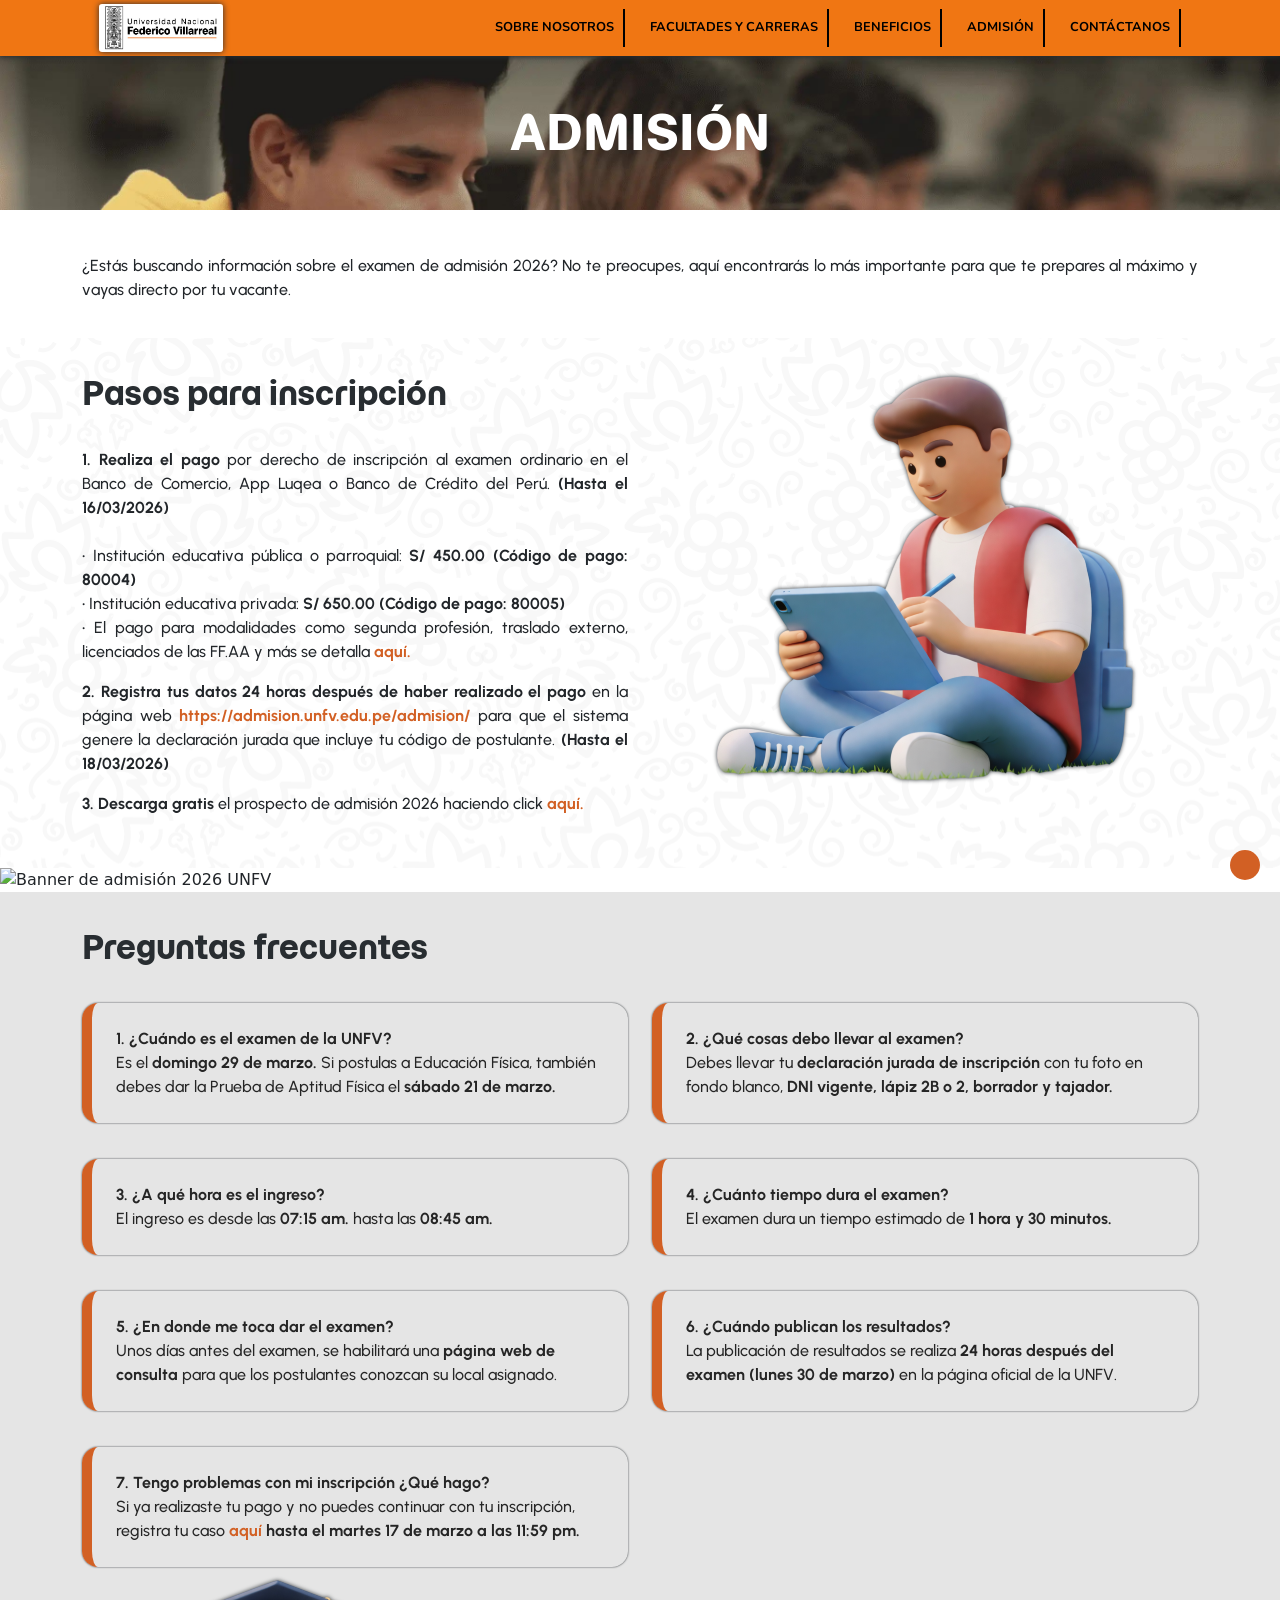
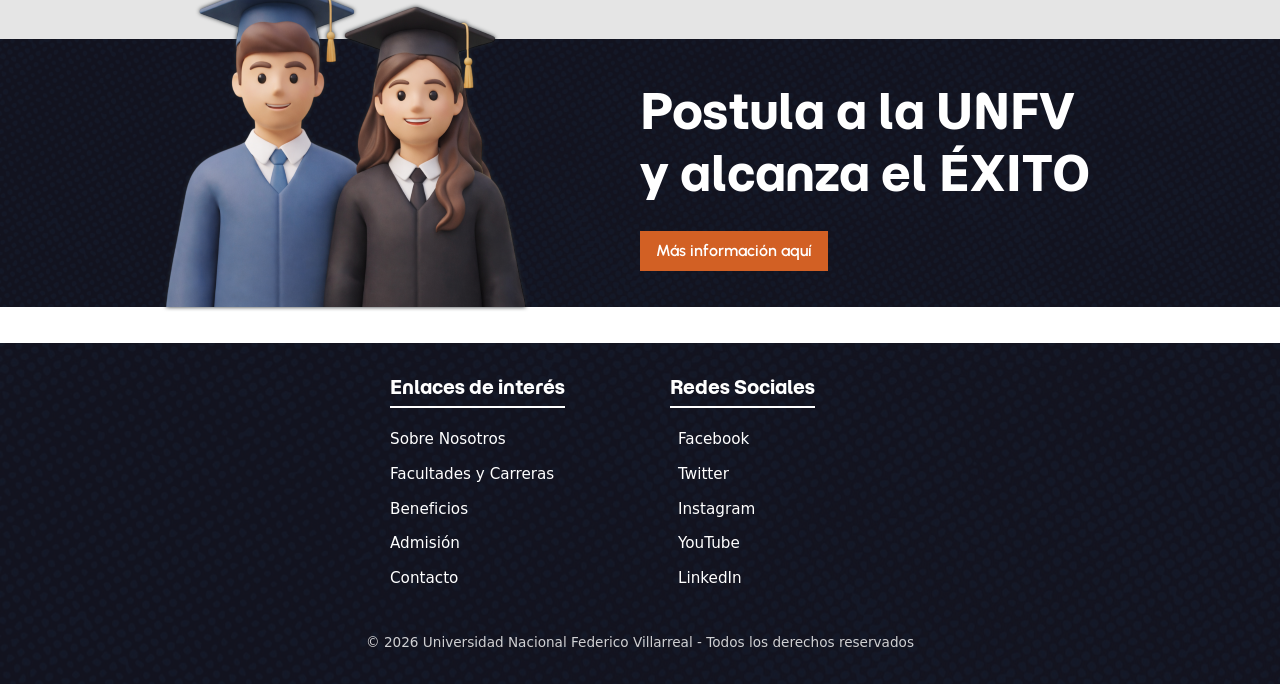
==== commit cd2ab538: "Se agregó textos alternativos a las imágenes de los siguientes documentos HTML: beneficios, admision" ====
--- a/admision.html
+++ b/admision.html
@@ -33,7 +33,7 @@
         <nav class="menu">
             <div class="logo">
                 <a href="index.html">
-                    <img src="img/logo_unfv.jpeg" alt="" class="img-fluid img-logo">
+                    <img src="img/logo_unfv.jpeg" alt="Logo UNFV" class="img-fluid img-logo">
                 </a>
                 <a href="#" class="btn-menu" id="btn-menu">
                     <i class="fa-solid fa-bars icono-menu"></i>
@@ -104,7 +104,7 @@
 
                 <div class="col-12 col-sm-6 col-md-6">
                     <div class="adm-inscripcion-img">
-                        <img src="img/adm-img-1.png" alt="" class="img-fluid">
+                        <img src="img/adm-img-1.png" alt="Chico estilo clay estudiando con su tablet" class="img-fluid">
                     </div>
                 </div>
             </div>
@@ -112,7 +112,7 @@
     </section>
 
     <section class="adm-banner-2">
-        <img src="img/adm-banner-2.png" alt="" class="img-fluid">
+        <img src="img/adm-banner-2.png" alt="Banner de admisión 2026 UNFV" class="img-fluid">
     </section>
 
     <section class="adm-preguntas">
@@ -196,10 +196,10 @@
         <div class="container">
             <div class="adm-banner-3-grid">
                 <div class="adm-banner-3-img">
-                    <img src="img/adm-img-2.png" alt="" class="img-fluid">
+                    <img src="img/adm-img-2.png" alt="Dos estudiantes graduándose estilo clay" class="img-fluid">
                 </div>
                 <div class="adm-banner-3-contenido">
-                    <p>Postula a VILLARREAL</p>
+                    <p>Postula a la UNFV</p>
                     <p>y alcanza el ÉXITO</p>
                     <a href="https://www.unfv.edu.pe/oca/" target="_blank">
                         <i class="fa-solid fa-arrow-pointer"></i> Más información aquí
--- a/css/styles.css
+++ b/css/styles.css
@@ -107,23 +107,18 @@
     margin-top: 0.5em;
   }
 }
+
 /* FIN DE RWD, RESPONSIVE WEB DESIGN */
 /* FIN DE MENU */
 
 /* INICIO SOBRE NOSOTROS */
 .banner-animado-unfv {
-  padding: 1em;
-  background-image: url(../img/slider_unfv_anime.png);
-  background-size: cover;
-  background-position: center -90px; /* recorta la parte de arriba */
-  height: 235px;
-  margin-top: 72px;
-  margin-bottom: 16px;
+  margin-top: 56px;
 }
 
 .sobre_nosotros {
   background-image: url(../img/fondo.png);
-  margin-bottom: 36px;
+  padding: 36px 0;
 }
 
 .presentacion h2,
@@ -155,7 +150,7 @@
 
 .sobre_nosotros hr,
 .objetivos hr {
-  width: 50em;
+  width: 80%;
   height: 2px;
   background-color: var(--colorunfv);
   margin: 25px auto;
@@ -180,7 +175,7 @@
 
 .mision_vision {
   margin-top: 20px;
-  padding: 0px 150px;
+  padding: 0px 250px;
 }
 
 /* TABLET */
@@ -200,9 +195,12 @@
 .mision_vision img {
   width: 250px;
   height: 250px;
-  object-fit: cover; /* evita que se deforme */
-  display: block; /* necesario para centrar */
-  margin: 0.5em auto; /* centra horizontalmente */
+  object-fit: cover;
+  /* evita que se deforme */
+  display: block;
+  /* necesario para centrar */
+  margin: 0.5em auto;
+  /* centra horizontalmente */
   border-radius: 50%;
   border: 5px dashed var(--colorNaranja);
   padding: 5px;
@@ -264,20 +262,20 @@
 }
 
 .banner-inicio {
-  padding: 1em;
-  background-image: url(../img/fondo_pag_1.jpg);
-  background-size: cover;
-  height: 400px;
   margin-top: 20px;
 }
 
-.footer{
+.banner-inicio img {
+  width: 100%;
+}
+
+.footer {
   background-image: url(../img/patron.png);
   color: var(--colorBlanco);
   padding: 2em 1em;
 }
 
-.footer-row{
+.footer-row {
   display: flex;
   justify-content: center;
   gap: 60px;
@@ -286,11 +284,11 @@
   margin: auto;
 }
 
-.footer-links{
+.footer-links {
   min-width: 220px;
 }
 
-.footer-links h4{
+.footer-links h4 {
   font-family: "Momo Trust Display";
   font-size: 1.2em;
   margin-bottom: 20px;
@@ -299,13 +297,13 @@
   display: inline-block;
 }
 
-.footer-links ul{
+.footer-links ul {
   list-style: none;
   padding: 0;
   margin: 0;
 }
 
-.footer-links ul li a{
+.footer-links ul li a {
   font-size: .95em;
   text-decoration: none;
   color: var(--colorBlanco);
@@ -314,12 +312,12 @@
   transition: .3s;
 }
 
-.footer-links ul li a:hover{
+.footer-links ul li a:hover {
   color: #dfc638;
   transform: translateX(5px);
 }
 
-.social-links a{
+.social-links a {
   font-size: .95em;
   text-decoration: none;
   color: var(--colorBlanco);
@@ -330,37 +328,37 @@
   transition: .3s;
 }
 
-.social-links a:hover{
+.social-links a:hover {
   color: #dfc638;
   transform: translateX(5px);
 }
 
-.social-links i{
+.social-links i {
   font-size: 18px;
 }
 
-.footer-copy{
-  text-align:center;
-  margin-top:30px;
-  font-size:.85em;
-  opacity:.8;
-}
-
-@media screen and (max-width:1023px){
-  .footer-row{
+.footer-copy {
+  text-align: center;
+  margin-top: 30px;
+  font-size: .85em;
+  opacity: .8;
+}
+
+@media screen and (max-width:1023px) {
+  .footer-row {
     text-align: center;
     gap: 30px;
   }
 
-  .social-links a{
+  .social-links a {
     justify-content: center;
   }
 }
 
-/* FIN SOBRE NOSOTROS */
-
-/* INICIO FACULTADES Y CARRERAS */
-.facultades_y_carreras-intro h1 {
+/* FIN DE SOBRE NOSOTROS */
+
+/* INICIO DE FACULTADES Y CARRERAS */
+.facultades_y_carreras-banner h1 {
   padding: 1em;
   background-image: url(../img/cp-banner.jpg);
   background-size: cover;
@@ -369,21 +367,32 @@
   text-align: center;
   color: var(--colorBlanco);
   text-transform: uppercase;
-  margin-top: 72px;
-  margin-bottom: 36px;
+  margin-top: 56px;
+}
+
+.facultades_y_carreras-intro {
+  padding: 36px 0;
+}
+
+.facultades_y_carreras-intro p {
+  font-family: "Urbanist";
+  font-weight: 500;
+  text-align: justify;
+  margin-bottom: 0;
+}
+
+.facultades_y_carreras h2 {
+  font-family: "Momo Trust Display";
+  font-size: 2em;
+  color: var(--colorTitulos);
+  margin-top: 18px;
+  margin-bottom: 18px;
+  text-align: center;
 }
 
 .facultades_y_carreras {
   background-image: url(../img/fondo.png);
-  margin-top: 36px;
-}
-
-.facultades_y_carreras h2 {
-  font-family: "Momo Trust Display";
-  font-size: 2em;
-  color: var(--colorTitulos);
-  margin-bottom: 36px;
-  text-align: center;
+  padding: 36px 0;
 }
 
 .facultades_y_carreras-grid {
@@ -439,7 +448,7 @@
   font-size: 0.9em;
   color: var(--colorTextos);
   font-weight: 500;
-  margin-top: -2em;
+  margin-top: -1em;
 }
 
 .facultad-btn {
@@ -484,6 +493,7 @@
 .bnf-intro {
   padding: 36px 0;
 }
+
 .bnf-intro p {
   font-family: "Urbanist";
   font-weight: 500;
@@ -495,6 +505,7 @@
   background-image: url(../img/fondo.png);
   padding: 36px 0;
 }
+
 .bnf-beneficios h2,
 .bnf-egresados h2,
 .bnf-videos h2 {
@@ -503,6 +514,7 @@
   color: var(--colorTitulos);
   margin-bottom: 36px;
 }
+
 .bnf-beneficio img {
   border-radius: 50%;
   border: 5px dashed var(--colorNaranja);
@@ -510,9 +522,11 @@
   transition: all ease-in-out 0.5s;
   margin-top: 36px;
 }
+
 .bnf-beneficio img:hover {
   transform: rotate(15deg);
 }
+
 .bnf-beneficio h3 {
   font-family: "Urbanist";
   font-size: 1.5em;
@@ -528,15 +542,18 @@
   background-size: cover;
   padding: 36px 0;
 }
+
 .bnf-estadistica {
   text-align: center;
 }
+
 .bnf-estadistica .icono {
   font-size: 4em;
   padding: 0.5em;
   text-align: center;
   color: var(--colorNaranja);
 }
+
 .bnf-estadistica h3 {
   font-family: "Urbanist";
   font-size: 1.5em;
@@ -548,34 +565,41 @@
   background-image: url(../img/fondo.png);
   padding: 36px 0;
 }
+
 .bnf-egresados-grid {
   display: grid;
   grid-template-columns: repeat(auto-fill, minmax(320px, 1fr));
   gap: 2em;
 }
+
 .bnf-egresado {
   border-radius: 1em;
   background-color: var(--colorBlanco);
   box-shadow: 0 0 2px var(--colorSombras);
 }
+
 .bnf-egresado img {
   border-radius: 1em 1em 0 0;
   border-left: 10px solid var(--colorNaranja);
 }
+
 .bnf-egresado-contenido {
   padding: 1em;
 }
+
 .bnf-egresado-contenido .texto {
   font-family: "Urbanist";
   font-weight: 500;
   text-align: justify;
 }
+
 .bnf-egresado-contenido .autor {
   font-family: "Urbanist";
   font-weight: 700;
   text-align: left;
   margin-bottom: 0;
 }
+
 .bnf-egresado-contenido .carrera {
   font-family: "Urbanist";
   font-weight: 500;
@@ -587,10 +611,12 @@
   background-color: var(--colorGris);
   padding: 36px 0;
 }
+
 .bnf-video iframe {
   width: 100%;
   height: 350px;
 }
+
 /* FIN DE PÁGINA DE BENEFICIOS */
 
 /* INICIO DE PÁGINA DE ADMISIÓN */
@@ -605,6 +631,7 @@
   text-transform: uppercase;
   margin-top: 56px;
 }
+
 .adm-intro p {
   font-family: "Urbanist";
   font-weight: 500;
@@ -612,10 +639,12 @@
   padding: 36px 0;
   margin-bottom: 0;
 }
+
 .adm-inscripcion {
   background-image: url(../img/fondo.png);
   padding: 36px 0;
 }
+
 .adm-inscripcion h2,
 .adm-preguntas h2 {
   font-family: "Momo Trust Display";
@@ -623,17 +652,20 @@
   color: var(--colorTitulos);
   margin-bottom: 36px;
 }
+
 .adm-inscripcion-paso p {
   font-family: "Urbanist";
   font-weight: 500;
   text-align: justify;
 }
+
 .adm-inscripcion-paso a,
 .adm-pregunta a {
   font-weight: 700;
   text-decoration: none;
   color: var(--colorNaranja);
 }
+
 .adm-inscripcion-img {
   text-align: center;
   filter: drop-shadow(0 0 2px var(--colorSombras));
@@ -643,6 +675,7 @@
   background-color: var(--colorGris);
   padding: 36px 0;
 }
+
 .adm-pregunta {
   padding: 1.5em;
   border-radius: 1em;
@@ -650,6 +683,7 @@
   border-left: 10px solid var(--colorNaranja);
   margin-bottom: 36px;
 }
+
 .adm-pregunta p {
   font-family: "Urbanist";
   font-weight: 500;
@@ -661,23 +695,28 @@
   background-image: url(../img/patron.png);
   background-size: cover;
   padding: 36px 0;
-}
+  margin-bottom: 36px;
+}
+
 .adm-banner-3-grid {
   display: grid;
   grid-template-columns: repeat(2, 1fr);
   position: relative;
 }
+
 .adm-banner-3-img img {
   position: absolute;
   top: -108px;
   filter: drop-shadow(0 0 2px var(--colorSombras));
 }
+
 .adm-banner-3-contenido p {
   color: #fff;
   font-family: "Momo Trust Display";
   font-size: 3em;
   margin-bottom: -10px;
 }
+
 .adm-banner-3-contenido a {
   display: inline-block;
   background-color: var(--colorNaranja);
@@ -688,17 +727,21 @@
   text-decoration: none;
   margin-top: 2em;
 }
+
 @media screen and (max-width: 1024px) {
   .adm-banner-3-img {
     display: none;
   }
+
   .adm-banner-3-grid {
     grid-template-columns: 1fr;
   }
+
   .adm-banner-3-contenido {
     text-align: center;
   }
 }
+
 /* FIN DE PÁGINA DE ADMISIÓN */
 
 /* INICIO DE FORMULARIO DE CONTACTO */
@@ -714,6 +757,7 @@
   text-transform: uppercase;
   margin-top: 56px;
 }
+
 .contacto-intro p {
   font-family: "Urbanist";
   font-weight: 500;
@@ -723,9 +767,10 @@
 }
 
 .contacto-form-contenedor {
-  background-image: url(../img/contacto-fondo.jpg);
-  padding: 36px 0;
-}
+  background-color: var(--colorGris);
+  padding: 36px 0;
+}
+
 .contacto-form {
   box-shadow: 0 0px 4px var(--colorSombras);
   border-radius: 0.5em;
@@ -735,6 +780,7 @@
   font-size: 0.9em;
   margin: auto;
 }
+
 .contacto-lista select,
 .contacto-caja input,
 .contacto-caja textarea {
@@ -748,16 +794,19 @@
   color: var(--colorTextos);
   font-weight: 500;
 }
+
 .contacto-lista option,
 .contacto-caja input::placeholder,
 .contacto-caja textarea::placeholder {
   color: var(--colorTextos);
   font-weight: 500;
 }
+
 .contacto-caja textarea {
   min-height: 150px;
   max-height: 200px;
 }
+
 .contacto-btn-envio input {
   width: 100%;
   background-color: var(--colorNaranja);
@@ -769,17 +818,35 @@
   padding: 0.7em 0;
   transition: background-color 1s ease-in-out;
 }
+
 .contacto-btn-envio input:hover {
   background-color: var(--colorAzul);
 }
 
-.contacto-mapa {
-  margin: 36px 0;
-}
 .contacto-mapa iframe {
   width: 100%;
   height: 300px;
-}
+  margin-bottom: 0;
+}
+
+.contacto-info {
+  background-image: url(../img/fondo.png);
+  padding: 36px 0;
+  font-family: 'Urbanist';
+  font-weight: 500;
+}
+
+.contacto-info h2 {
+  font-family: "Momo Trust Display";
+  font-size: 2em;
+  color: var(--colorTitulos);
+  margin-bottom: 36px;
+}
+
+.contacto-info i {
+  margin-right: 1em;
+}
+
 /* FIN DE FORMULARIO DE CONTACTO */
 
 /* INICIO DE BOTÓN DE IR ARRIBA */
@@ -794,7 +861,9 @@
   bottom: 20px;
   z-index: 100;
 }
+
 .ir-arriba:hover {
   background-color: var(--colorAzul);
 }
-/* FIN DE BOTÓN DE IR ARRIBA */
+
+/* FIN DE BOTÓN DE IR ARRIBA */
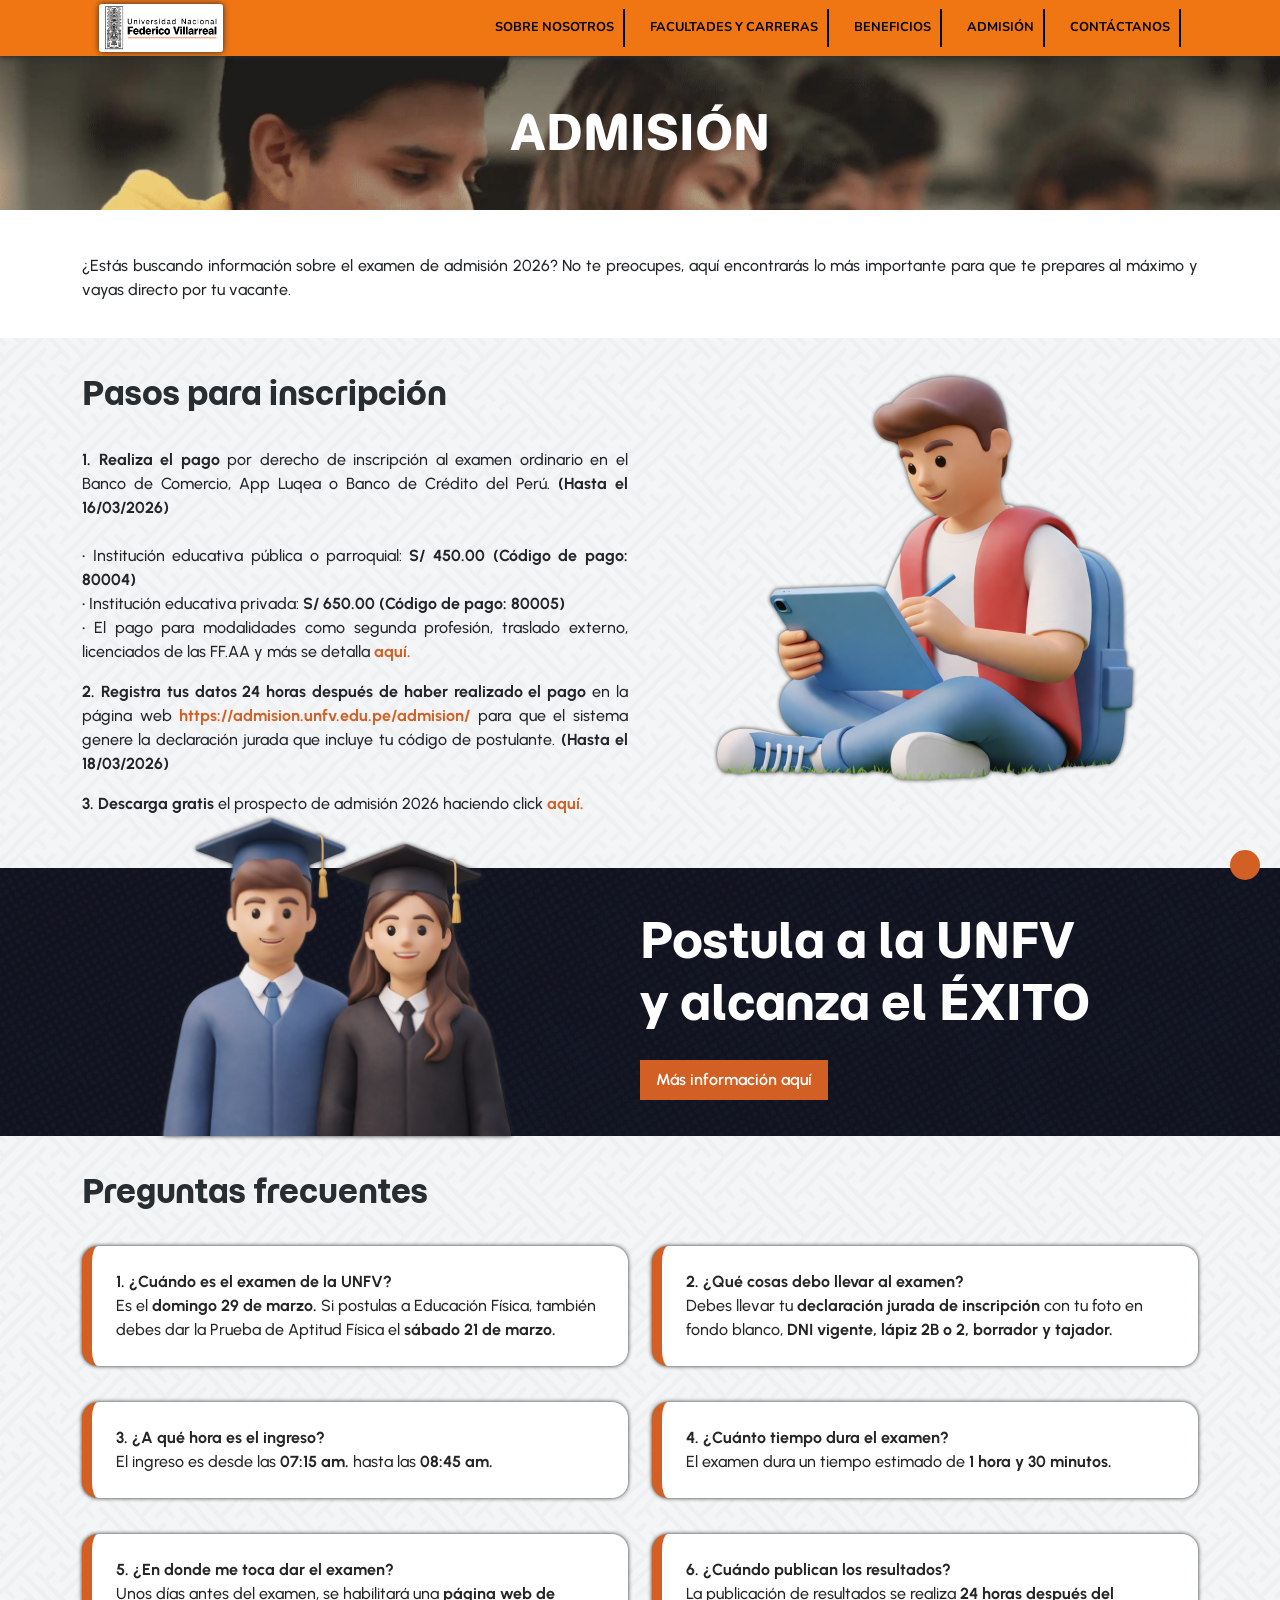
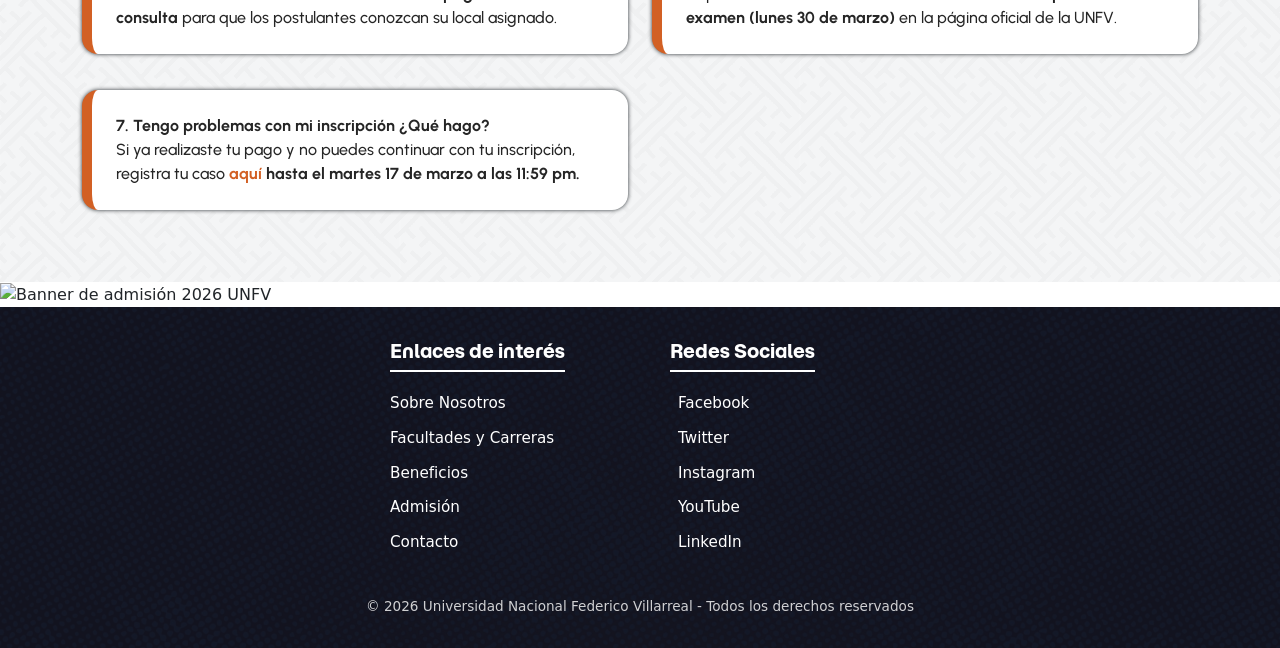
==== commit 5684f254: "Se realizaron los siguientes cambios: Se cambió la imagen con nombre fondo.png por otra. Se cambió e" ====
--- a/admision.html
+++ b/admision.html
@@ -112,93 +112,12 @@
     </section>
 
     <section class="adm-banner-2">
-        <img src="img/adm-banner-2.png" alt="Banner de admisión 2026 UNFV" class="img-fluid">
-    </section>
-
-    <section class="adm-preguntas">
-        <div class="container">
-            <h2>Preguntas frecuentes</h2>
-
-            <div class="row">
-                <div class="col-12 col-sm-6">
-                    <div class="adm-pregunta">
-                        <p>
-                            <strong>1. ¿Cuándo es el examen de la UNFV?</strong> <br>
-                            Es el <b>domingo 29 de marzo.</b> Si postulas a Educación
-                            Física, también debes dar la Prueba de Aptitud Física el
-                            <b>sábado 21 de marzo.</b>
-                        </p>
-                    </div>
-                </div>
-                <div class="col-12 col-sm-6">
-                    <div class="adm-pregunta">
-                        <p>
-                            <strong>2. ¿Qué cosas debo llevar al examen?</strong> <br>
-                            Debes llevar tu <b>declaración jurada de inscripción</b> con
-                            tu foto en fondo blanco, <b>DNI vigente, lápiz 2B o 2,
-                                borrador y tajador.</b>
-                        </p>
-                    </div>
-                </div>
-                <div class="col-12 col-sm-6">
-                    <div class="adm-pregunta">
-                        <p>
-                            <strong>3. ¿A qué hora es el ingreso?</strong> <br>
-                            El ingreso es desde las <b>07:15 am.</b> hasta las
-                            <b>08:45 am.</b>
-                        </p>
-                    </div>
-                </div>
-                <div class="col-12 col-sm-6">
-                    <div class="adm-pregunta">
-                        <p>
-                            <strong>4. ¿Cuánto tiempo dura el examen?</strong> <br>
-                            El examen dura un tiempo estimado de <b>1 hora y 30
-                                minutos.</b>
-                        </p>
-                    </div>
-                </div>
-                <div class="col-12 col-sm-6">
-                    <div class="adm-pregunta">
-                        <p>
-                            <strong>5. ¿En donde me toca dar el examen?</strong> <br>
-                            Unos días antes del examen, se habilitará una <b>página web
-                                de consulta</b> para que los postulantes conozcan su local
-                            asignado.
-                        </p>
-                    </div>
-                </div>
-                <div class="col-12 col-sm-6">
-                    <div class="adm-pregunta">
-                        <p>
-                            <strong>6. ¿Cuándo publican los resultados?</strong> <br>
-                            La publicación de resultados se realiza <b>24 horas después
-                                del examen (lunes 30 de marzo)</b> en la página oficial
-                            de la UNFV.
-                        </p>
-                    </div>
-                </div>
-                <div class="col-12 col-sm-6">
-                    <div class="adm-pregunta">
-                        <p>
-                            <strong>7. Tengo problemas con mi inscripción ¿Qué hago?</strong> <br>
-                            Si ya realizaste tu pago y no puedes continuar con tu inscripción,
-                            registra tu caso <a href=" https://forms.gle/TTMutrk4PWmMj5sw8">aquí</a>
-                            <b>hasta el martes 17 de marzo a las 11:59 pm.</b>
-                        </p>
-                    </div>
-                </div>
-            </div>
-        </div>
-    </section>
-
-    <section class="adm-banner-3">
-        <div class="container">
-            <div class="adm-banner-3-grid">
-                <div class="adm-banner-3-img">
+        <div class="container">
+            <div class="adm-banner-2-grid">
+                <div class="adm-banner-2-img">
                     <img src="img/adm-img-2.png" alt="Dos estudiantes graduándose estilo clay" class="img-fluid">
                 </div>
-                <div class="adm-banner-3-contenido">
+                <div class="adm-banner-2-contenido">
                     <p>Postula a la UNFV</p>
                     <p>y alcanza el ÉXITO</p>
                     <a href="https://www.unfv.edu.pe/oca/" target="_blank">
@@ -207,6 +126,87 @@
                 </div>
             </div>
         </div>
+    </section>
+
+    <section class="adm-preguntas">
+        <div class="container">
+            <h2>Preguntas frecuentes</h2>
+
+            <div class="row">
+                <div class="col-12 col-sm-6">
+                    <div class="adm-pregunta">
+                        <p>
+                            <strong>1. ¿Cuándo es el examen de la UNFV?</strong> <br>
+                            Es el <b>domingo 29 de marzo.</b> Si postulas a Educación
+                            Física, también debes dar la Prueba de Aptitud Física el
+                            <b>sábado 21 de marzo.</b>
+                        </p>
+                    </div>
+                </div>
+                <div class="col-12 col-sm-6">
+                    <div class="adm-pregunta">
+                        <p>
+                            <strong>2. ¿Qué cosas debo llevar al examen?</strong> <br>
+                            Debes llevar tu <b>declaración jurada de inscripción</b> con
+                            tu foto en fondo blanco, <b>DNI vigente, lápiz 2B o 2,
+                                borrador y tajador.</b>
+                        </p>
+                    </div>
+                </div>
+                <div class="col-12 col-sm-6">
+                    <div class="adm-pregunta">
+                        <p>
+                            <strong>3. ¿A qué hora es el ingreso?</strong> <br>
+                            El ingreso es desde las <b>07:15 am.</b> hasta las
+                            <b>08:45 am.</b>
+                        </p>
+                    </div>
+                </div>
+                <div class="col-12 col-sm-6">
+                    <div class="adm-pregunta">
+                        <p>
+                            <strong>4. ¿Cuánto tiempo dura el examen?</strong> <br>
+                            El examen dura un tiempo estimado de <b>1 hora y 30
+                                minutos.</b>
+                        </p>
+                    </div>
+                </div>
+                <div class="col-12 col-sm-6">
+                    <div class="adm-pregunta">
+                        <p>
+                            <strong>5. ¿En donde me toca dar el examen?</strong> <br>
+                            Unos días antes del examen, se habilitará una <b>página web
+                                de consulta</b> para que los postulantes conozcan su local
+                            asignado.
+                        </p>
+                    </div>
+                </div>
+                <div class="col-12 col-sm-6">
+                    <div class="adm-pregunta">
+                        <p>
+                            <strong>6. ¿Cuándo publican los resultados?</strong> <br>
+                            La publicación de resultados se realiza <b>24 horas después
+                                del examen (lunes 30 de marzo)</b> en la página oficial
+                            de la UNFV.
+                        </p>
+                    </div>
+                </div>
+                <div class="col-12 col-sm-6">
+                    <div class="adm-pregunta">
+                        <p>
+                            <strong>7. Tengo problemas con mi inscripción ¿Qué hago?</strong> <br>
+                            Si ya realizaste tu pago y no puedes continuar con tu inscripción,
+                            registra tu caso <a href=" https://forms.gle/TTMutrk4PWmMj5sw8">aquí</a>
+                            <b>hasta el martes 17 de marzo a las 11:59 pm.</b>
+                        </p>
+                    </div>
+                </div>
+            </div>
+        </div>
+    </section>
+
+    <section class="adm-banner-3">
+        <img src="img/adm-banner-3.png" alt="Banner de admisión 2026 UNFV" class="img-fluid">
     </section>
 
     <footer class="footer">
--- a/css/styles.css
+++ b/css/styles.css
@@ -271,6 +271,7 @@
 
 .footer {
   background-image: url(../img/patron.png);
+  background-size: cover;
   color: var(--colorBlanco);
   padding: 2em 1em;
 }
@@ -671,53 +672,32 @@
   filter: drop-shadow(0 0 2px var(--colorSombras));
 }
 
-.adm-preguntas {
-  background-color: var(--colorGris);
-  padding: 36px 0;
-}
-
-.adm-pregunta {
-  padding: 1.5em;
-  border-radius: 1em;
-  box-shadow: 0 0 2px var(--colorSombras);
-  border-left: 10px solid var(--colorNaranja);
-  margin-bottom: 36px;
-}
-
-.adm-pregunta p {
-  font-family: "Urbanist";
-  font-weight: 500;
-  margin-bottom: 0;
-  color: var(--colorTextos);
-}
-
-.adm-banner-3 {
+.adm-banner-2 {
   background-image: url(../img/patron.png);
   background-size: cover;
   padding: 36px 0;
-  margin-bottom: 36px;
-}
-
-.adm-banner-3-grid {
+}
+
+.adm-banner-2-grid {
   display: grid;
   grid-template-columns: repeat(2, 1fr);
   position: relative;
 }
 
-.adm-banner-3-img img {
+.adm-banner-2-img img {
   position: absolute;
-  top: -108px;
+  top: -98px;
   filter: drop-shadow(0 0 2px var(--colorSombras));
 }
 
-.adm-banner-3-contenido p {
+.adm-banner-2-contenido p {
   color: #fff;
   font-family: "Momo Trust Display";
   font-size: 3em;
   margin-bottom: -10px;
 }
 
-.adm-banner-3-contenido a {
+.adm-banner-2-contenido a {
   display: inline-block;
   background-color: var(--colorNaranja);
   padding: 0.5em 1em;
@@ -729,19 +709,39 @@
 }
 
 @media screen and (max-width: 1024px) {
-  .adm-banner-3-img {
+  .adm-banner-2-img {
     display: none;
   }
 
-  .adm-banner-3-grid {
+  .adm-banner-2-grid {
     grid-template-columns: 1fr;
   }
 
-  .adm-banner-3-contenido {
+  .adm-banner-2-contenido {
     text-align: center;
   }
 }
 
+.adm-preguntas {
+  background-image: url(../img/fondo.png);
+  padding: 36px 0;
+}
+
+.adm-pregunta {
+  padding: 1.5em;
+  border-radius: 1em;
+  box-shadow: 0 0 4px var(--colorSombras);
+  border-left: 10px solid var(--colorNaranja);
+  margin-bottom: 36px;
+  background-color: var(--colorBlanco);
+}
+
+.adm-pregunta p {
+  font-family: "Urbanist";
+  font-weight: 500;
+  margin-bottom: 0;
+  color: var(--colorTextos);
+}
 /* FIN DE PÁGINA DE ADMISIÓN */
 
 /* INICIO DE FORMULARIO DE CONTACTO */
@@ -767,7 +767,7 @@
 }
 
 .contacto-form-contenedor {
-  background-color: var(--colorGris);
+  background-image: url(../img/fondo.png);
   padding: 36px 0;
 }
 
@@ -823,30 +823,26 @@
   background-color: var(--colorAzul);
 }
 
-.contacto-mapa iframe {
-  width: 100%;
-  height: 300px;
-  margin-bottom: 0;
-}
-
-.contacto-info {
-  background-image: url(../img/fondo.png);
+.contacto-oca {
+  background-color: var(--colorGris);
+}
+.contacto-oca-datos {
   padding: 36px 0;
   font-family: 'Urbanist';
   font-weight: 500;
 }
-
-.contacto-info h2 {
+.contacto-oca-datos h2 {
   font-family: "Momo Trust Display";
   font-size: 2em;
   color: var(--colorTitulos);
   margin-bottom: 36px;
 }
-
-.contacto-info i {
+.contacto-oca-datos i {
   margin-right: 1em;
 }
-
+.contacto-oca-mapa iframe {
+  height: 300px;
+}
 /* FIN DE FORMULARIO DE CONTACTO */
 
 /* INICIO DE BOTÓN DE IR ARRIBA */
